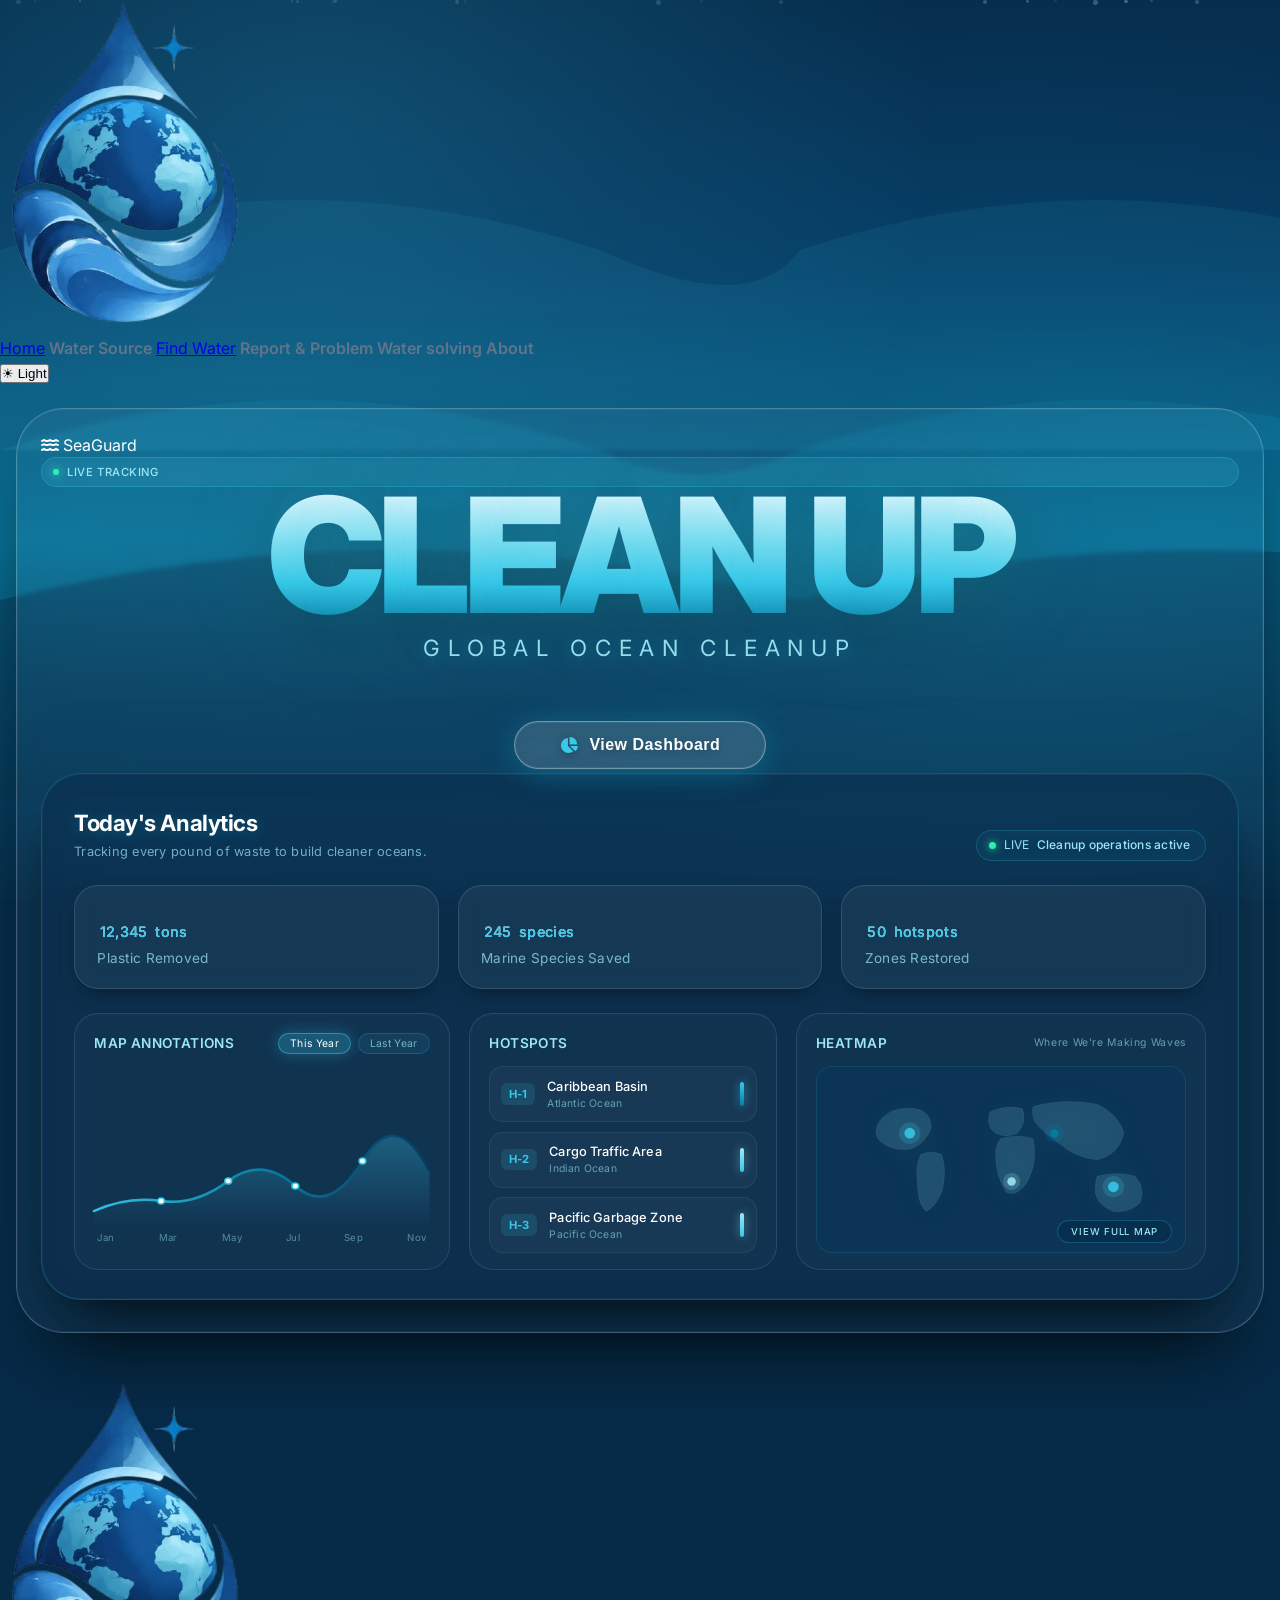
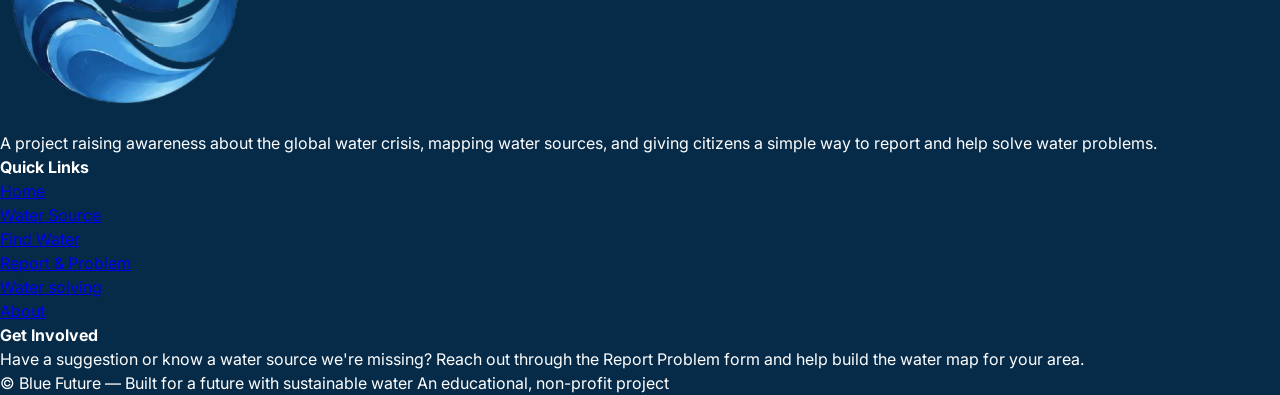
==== about.html @ 994f73c9 "nav hover style css code" ====
<!DOCTYPE html>
<html lang="en">
<head>
    <meta charset="UTF-8">
    <meta name="viewport" content="width=device-width, initial-scale=1.0">
    <title>Blue Future</title>
    <link rel="stylesheet" href="about-style.css">
     <link rel="preconnect" href="https://fonts.googleapis.com">
  <link rel="preconnect" href="https://fonts.gstatic.com" crossorigin>
  <link href="https://fonts.googleapis.com/css2?family=Inter:opsz,wght@14..32,300;14..32,400;14..32,500;14..32,600;14..32,700;14..32,800;14..32,900&display=swap" rel="stylesheet">
  <link rel="stylesheet" href="https://cdnjs.cloudflare.com/ajax/libs/font-awesome/6.0.0-beta3/css/all.min.css">
</head>
<body>
    <header>
      <div class="logo melting-text-container">
        <img src="images/logo.png" alt="">
      </div>


      <nav>
        <a href="index.html">Home</a>
        <a href="water source.html"  class="nav-link">Water Source</a>
        <a href="find water.html"  class="navlink">Find Water</a>
        <a href="Report & Problem.html" class="nav-link">Report & Problem</a>
        <a href="Water solving.html" class="nav-link">Water solving</a>
        <a href="about.html" class="nav-link">About</a>
      </nav>

      <div class="header-text">
        <button id="theme-btn" class="theme-btn">
        <span id="theme-icon">☀</span>
        <span id="theme-text">Light</span>
        </button>
      </div>
    </header>




     <div class="ocean-bg"></div>
  <div class="particles" id="particles"></div>

  <div class="app">
    <div class="glass-frame">

      <div class="brand-row">
        <div class="logo">
          <i class="fas fa-water"></i>
          <span>SeaGuard</span>
        </div>
        <div class="badge-mini">
          <span class="badge-dot"></span>
          <span>LIVE TRACKING</span>
        </div>
      </div>

       <div class="hero-typography">
        <div class="cleanup-text">CLEAN UP</div>
        <div class="hero-subtitle">GLOBAL OCEAN CLEANUP</div>
      </div>

      <div class="cta-wrapper">
        <button class="btn-dashboard" id="viewDashboardBtn">
          <i class="fas fa-chart-pie"></i>
          <span id="btnText">View Dashboard</span>
        </button>
      </div>
      <div class="dashboard-overlap" id="dashboard">

        <div class="dashboard-header">
          <div class="dashboard-title">
            <h3>Today's Analytics</h3>
            <p>Tracking every pound of waste to build cleaner oceans.</p>
          </div>
          <div class="live-status">
            <span class="live-dot"></span>
            <span>LIVE</span>
            <span id="liveMessage">Cleanup operations active</span>
          </div>
        </div>

        <div class="stats-row">
          <div class="stat-card" data-tooltip="Total plastic collected from ocean surface since 2020">
            <div class="stat-value"><span id="counter1">0</span> <span>tons</span></div>
            <div class="stat-label">Plastic Removed</div>
            <div class="stat-tooltip">Total plastic collected from ocean surface since 2020</div>
          </div>
          <div class="stat-card" data-tooltip="Marine species protected through cleanup and habitat restoration">
            <div class="stat-value"><span id="counter2">0</span> <span>species</span></div>
            <div class="stat-label">Marine Species Saved</div>
            <div class="stat-tooltip">Marine species protected through cleanup and habitat restoration</div>
          </div>
          <div class="stat-card" data-tooltip="Ocean zones fully restored and monitored for future protection">
            <div class="stat-value"><span id="counter3">0</span> <span>hotspots</span></div>
            <div class="stat-label">Zones Restored</div>
            <div class="stat-tooltip">Ocean zones fully restored and monitored for future protection</div>
          </div>
        </div>

         <div class="lower-grid">

          <div class="panel">
            <div class="panel-header">
              <h4>Map Annotations</h4>
              <div class="chart-filters">
                <button class="filter-btn active" data-filter="thisYear">This Year</button>
                <button class="filter-btn" data-filter="lastYear">Last Year</button>
              </div>
            </div>
            <div class="line-chart-container">
              <svg class="chart-svg" viewBox="0 0 300 100" preserveAspectRatio="none">
                <defs>
                  <linearGradient id="lineGrad" x1="0%" y1="0%" x2="100%" y2="0%">
                    <stop offset="0%" stop-color="#38C8E8" stop-opacity="0.95"/>
                    <stop offset="50%" stop-color="#087EA4" stop-opacity="1"/>
                    <stop offset="100%" stop-color="#063B63" stop-opacity="0.9"/>
                  </linearGradient>
                  <linearGradient id="areaGrad" x1="0%" y1="0%" x2="0%" y2="100%">
                    <stop offset="0%" stop-color="#38C8E8" stop-opacity="0.3"/>
                    <stop offset="100%" stop-color="#38C8E8" stop-opacity="0"/>
                  </linearGradient>
                </defs>
                <path class="chart-area" id="chartArea" d="M0,85 Q30,70 60,75 T120,55 T180,60 T240,35 T300,45 L300,100 L0,100 Z" fill="url(#areaGrad)"/>
                <path class="chart-line" id="chartLine" d="M0,85 Q30,70 60,75 T120,55 T180,60 T240,35 T300,45" fill="none" stroke="url(#lineGrad)" stroke-width="2.5" stroke-linecap="round"/>
                <circle class="chart-dot" id="dot1" cx="60" cy="75" r="3" fill="#FFFFFF" stroke="#38C8E8" stroke-width="1.5"/>
                <circle class="chart-dot" id="dot2" cx="120" cy="55" r="3" fill="#FFFFFF" stroke="#38C8E8" stroke-width="1.5"/>
                <circle class="chart-dot" id="dot3" cx="180" cy="60" r="3" fill="#FFFFFF" stroke="#38C8E8" stroke-width="1.5"/>
                <circle class="chart-dot" id="dot4" cx="240" cy="35" r="3" fill="#FFFFFF" stroke="#38C8E8" stroke-width="1.5"/>
              </svg>
              <div class="chart-labels">
                <span>Jan</span><span>Mar</span><span>May</span><span>Jul</span><span>Sep</span><span>Nov</span>
              </div>
            </div>
          </div>
           <div class="panel">
            <div class="panel-header">
              <h4>Hotspots</h4>
            </div>
            <div class="hotspot-list" id="hotspotList">
              <div class="hotspot-item" data-hotspot="H-1" data-name="Caribbean Basin" data-info="Plastic concentration detected — 1,240 tons estimated">
                <span class="hotspot-index">H-1</span>
                <div class="hotspot-info">
                  <div class="name">Caribbean Basin</div>
                  <div class="location">Atlantic Ocean</div>
                </div>
                <div class="hotspot-bar"></div>
              </div>
              <div class="hotspot-item" data-hotspot="H-2" data-name="Cargo Traffic Area" data-info="High marine traffic — cleanup activity required">
                <span class="hotspot-index">H-2</span>
                <div class="hotspot-info">
                  <div class="name">Cargo Traffic Area</div>
                  <div class="location">Indian Ocean</div>
                </div>
                <div class="hotspot-bar medium"></div>
              </div>
              <div class="hotspot-item" data-hotspot="H-3" data-name="Pacific Garbage Zone" data-info="Critical plastic density — immediate action needed">
                <span class="hotspot-index">H-3</span>
                <div class="hotspot-info">
                  <div class="name">Pacific Garbage Zone</div>
                  <div class="location">Pacific Ocean</div>
                </div>
                <div class="hotspot-bar medium"></div>
              </div>
            </div>
            <div class="hotspot-detail" id="hotspotDetail"></div>
          </div>

          <div class="panel">
            <div class="panel-header">
              <h4>Heatmap</h4>
              <span style="font-size:0.65rem;color:rgba(155,231,245,0.6);letter-spacing:0.06em;">Where We're Making Waves</span>
            </div>
            <div class="world-map-container" id="worldMapContainer">
              <svg class="world-map-svg" viewBox="0 0 300 140" preserveAspectRatio="xMidYMid meet">
                <g fill="rgba(155, 231, 245, 0.15)" stroke="rgba(155, 231, 245, 0.12)" stroke-width="0.5">
                  <path d="M40,30 Q50,20 70,22 Q85,25 85,40 Q80,55 65,60 Q45,62 35,50 Q30,40 40,30Z" />
                  <path d="M75,65 Q85,60 95,65 Q100,80 95,100 Q88,115 80,118 Q72,110 72,90 Q70,75 75,65Z" />
                  <path d="M140,25 Q155,18 170,22 Q175,35 165,45 Q155,50 145,45 Q135,38 140,25Z" />
                  <path d="M150,50 Q165,45 180,50 Q185,70 175,90 Q165,105 155,100 Q145,85 145,65 Q145,55 150,50Z" />
                  <path d="M180,20 Q210,12 240,18 Q260,28 265,45 Q260,65 240,70 Q220,68 205,55 Q190,45 182,35 Q178,28 180,20Z" />
                  <path d="M240,85 Q260,80 275,85 Q285,95 280,110 Q270,120 255,118 Q240,112 238,100 Q238,90 240,85Z" />
                </g>
                <g class="map-marker" data-location="Caribbean Basin" data-priority="High" data-status="Active cleanup" data-removed="1,240 tons" data-cx="65" data-cy="45">
                  <circle cx="65" cy="45" r="5" fill="#38C8E8" opacity="0.9"/>
                  <circle cx="65" cy="45" r="10" fill="#38C8E8" opacity="0.2"/>
                </g>
                <g class="map-marker" data-location="Pacific Ocean" data-priority="Medium" data-status="Monitoring" data-removed="890 tons" data-cx="160" data-cy="90">
                  <circle cx="160" cy="90" r="4" fill="#9BE7F5" opacity="0.9"/>
                  <circle cx="160" cy="90" r="8" fill="#9BE7F5" opacity="0.2"/>
                </g>
                <g class="map-marker" data-location="Indian Ocean" data-priority="High" data-status="Cleanup required" data-removed="2,100 tons" data-cx="255" data-cy="95">
                  <circle cx="255" cy="95" r="5" fill="#38C8E8" opacity="0.9"/>
                  <circle cx="255" cy="95" r="10" fill="#38C8E8" opacity="0.2"/>
                </g>
                <g class="map-marker" data-location="North Atlantic" data-priority="Medium" data-status="Restoration" data-removed="560 tons" data-cx="200" data-cy="45">
                  <circle cx="200" cy="45" r="4" fill="#087EA4" opacity="0.9"/>
                  <circle cx="200" cy="45" r="9" fill="#087EA4" opacity="0.2"/>
                </g>
              </svg>
              <button class="view-map-btn" id="viewMapBtn">View Full Map</button>
            </div>
          </div>

        </div>
      </div>

    </div>
  </div>

  <div class="modal-overlay" id="mapModal">
    <div class="modal-content">
      <button class="modal-close" id="modalClose">&times;</button>
      <div class="modal-title">Global Cleanup Heatmap</div>
      <div class="modal-subtitle">Real-time overview of active cleanup zones and priority areas</div>

      <div class="modal-map-container">
        <svg class="modal-map-svg" viewBox="0 0 300 140" preserveAspectRatio="xMidYMid meet">
          <g fill="rgba(155, 231, 245, 0.18)" stroke="rgba(155, 231, 245, 0.15)" stroke-width="0.5">
            <path d="M40,30 Q50,20 70,22 Q85,25 85,40 Q80,55 65,60 Q45,62 35,50 Q30,40 40,30Z" />
            <path d="M75,65 Q85,60 95,65 Q100,80 95,100 Q88,115 80,118 Q72,110 72,90 Q70,75 75,65Z" />
            <path d="M140,25 Q155,18 170,22 Q175,35 165,45 Q155,50 145,45 Q135,38 140,25Z" />
            <path d="M150,50 Q165,45 180,50 Q185,70 175,90 Q165,105 155,100 Q145,85 145,65 Q145,55 150,50Z" />
            <path d="M180,20 Q210,12 240,18 Q260,28 265,45 Q260,65 240,70 Q220,68 205,55 Q190,45 182,35 Q178,28 180,20Z" />
            <path d="M240,85 Q260,80 275,85 Q285,95 280,110 Q270,120 255,118 Q240,112 238,100 Q238,90 240,85Z" />
          </g>
          <circle cx="65" cy="45" r="8" fill="#38C8E8" opacity="0.9"/>
          <circle cx="65" cy="45" r="16" fill="#38C8E8" opacity="0.2"/>
          <circle cx="160" cy="90" r="6" fill="#9BE7F5" opacity="0.9"/>
          <circle cx="160" cy="90" r="12" fill="#9BE7F5" opacity="0.2"/>
          <circle cx="255" cy="95" r="8" fill="#38C8E8" opacity="0.9"/>
          <circle cx="255" cy="95" r="16" fill="#38C8E8" opacity="0.2"/>
          <circle cx="200" cy="45" r="6" fill="#087EA4" opacity="0.9"/>
          <circle cx="200" cy="45" r="12" fill="#087EA4" opacity="0.2"/>
        </svg>
      </div>
      <div class="location-cards">
        <div class="location-card">
          <div class="loc-name">Caribbean Basin</div>
          <div class="loc-priority high">Priority: High</div>
          <div class="loc-stat">1,240 tons</div>
          <div class="loc-stat-label">Plastic removed</div>
        </div>
        <div class="location-card">
          <div class="loc-name">Pacific Ocean</div>
          <div class="loc-priority medium">Priority: Medium</div>
          <div class="loc-stat">890 tons</div>
          <div class="loc-stat-label">Plastic removed</div>
        </div>
        <div class="location-card">
          <div class="loc-name">Indian Ocean</div>
          <div class="loc-priority high">Priority: High</div>
          <div class="loc-stat">2,100 tons</div>
          <div class="loc-stat-label">Plastic removed</div>
        </div>
      </div>
    </div>
  </div>
  <footer>
      <div class="footer-grid">
        <div class="footer-col">
          <div class="brand" style="margin-bottom: 14px">
            <img src="images/logo.png" alt="">
          </div>
          <p>
            A project raising awareness about the global water crisis, mapping
            water sources, and giving citizens a simple way to report and help
            solve water problems.
          </p>
        </div>
        <div class="footer-col">
          <h4>Quick Links</h4>
          <ul>
            <li><a href="index.html">Home</a></li>
            <li><a href="water source.html">Water Source</a></li>
            <li><a href="find water.html">Find Water</a></li>
            <li><a href="Report & Problem.html">Report & Problem</a></li>
            <li><a href="Water solving.html">Water solving</a></li>
            <li> <a href="about.html">About</a></li>
          </ul>
        </div>
        <div class="footer-col">
          <h4>Get Involved</h4>
          <p>
            Have a suggestion or know a water source we're missing? Reach out
            through the Report Problem form and help build the water map for
            your area.
          </p>
        </div>
      </div>
      <div class="footer-bottom">
        <span>© ‌Blue Future — Built for a future with sustainable water</span>
        <span>An educational, non-profit project</span>
      </div>
    </footer>

   
  
    <script src="about-java.js"></script>
 
</body>
</html>
---- about-style.css ----
:root {
      --deep-ocean: #063B63;
      --ocean-blue: #087EA4;
      --cyan: #38C8E8;
      --light-cyan: #9BE7F5;
      --white: #FFFFFF;
      --dark-navy: #062B49;
      --glass: rgba(255,255,255,0.12);
      --glass-border: rgba(255,255,255,0.22);
      --glass-hover: rgba(255,255,255,0.18);
      --t-fast: 0.15s;      
      --t-hover: 0.22s;    
      --t-modal: 0.3s;      
      --t-chart: 0.45s;     
      --t-highlight: 0.55s;
 }

  * {
      margin: 0;
      padding: 0;
      box-sizing: border-box;
    }

       body {
      font-family: 'Inter', sans-serif;
      background-color: #062B49;
      color: var(--white);
      line-height: 1.5;
      -webkit-font-smoothing: antialiased;
      overflow-x: hidden;
    }
     .ocean-bg {
      position: fixed;
      inset: 0;
      z-index: -2;
      background:
        linear-gradient(
          180deg,
          rgba(6, 43, 73, 0.85) 0%,
          rgba(6, 59, 99, 0.7) 30%,
          rgba(8, 126, 164, 0.45) 60%,
          rgba(6, 43, 73, 0.9) 100%
        ),
        url('[data-uri]');
      background-size: cover;
      background-position: center;
      background-repeat: no-repeat;
    }

    .ocean-bg::after {
      content: '';
      position: absolute;
      inset: 0;
      background:
        radial-gradient(circle at 25% 15%, rgba(56, 200, 232, 0.18) 0%, transparent 50%),
        radial-gradient(circle at 80% 55%, rgba(8, 126, 164, 0.15) 0%, transparent 45%),
        radial-gradient(circle at 50% 95%, rgba(6, 59, 99, 0.3) 0%, transparent 60%);
      pointer-events: none;
    }

     .particles {
      position: fixed;
      inset: 0;
      z-index: -1;
      pointer-events: none;
      overflow: hidden;
    }

    .particle {
      position: absolute;
      border-radius: 50%;
      background: rgba(155, 231, 245, 0.4);
      animation: floatUp linear infinite;
    }

    @keyframes floatUp {
      0% { transform: translateY(100vh) scale(0); opacity: 0; }
      10% { opacity: 0.6; }
      90% { opacity: 0.4; }
      100% { transform: translateY(-10vh) scale(1); opacity: 0; }
    }

     .app {
      min-height: 100vh;
      display: flex;
      flex-direction: column;
      align-items: center;
      padding: 1.5rem 1rem 3rem;
      position: relative;
      z-index: 2;
    }

    .glass-frame {
      width: 100%;
      max-width: 1300px;
      background: rgba(255, 255, 255, 0.03);
      backdrop-filter: blur(2px);
      -webkit-backdrop-filter: blur(2px);
      border-radius: 48px;
      border: 1.5px solid var(--glass-border);
      box-shadow:
        0 40px 80px -30px rgba(0, 0, 0, 0.9),
        0 0 0 1px rgba(255, 255, 255, 0.05) inset,
        0 0 100px rgba(8, 126, 164, 0.15);
      padding: 1.5rem 1.5rem 2rem;
      position: relative;
      overflow: hidden;
    }
    .badge-mini {
      display: flex;
      align-items: center;
      gap: 0.5rem;
      background: rgba(56, 200, 232, 0.1);
      border: 1px solid rgba(56, 200, 232, 0.3);
      border-radius: 40px;
      padding: 0.35rem 0.9rem 0.35rem 0.7rem;
      font-size: 0.7rem;
      font-weight: 500;
      letter-spacing: 0.05em;
      color: var(--light-cyan);
      backdrop-filter: blur(4px);
    }
    .badge-dot {
      width: 6px;
      height: 6px;
      background: #2ef0b0;
      border-radius: 50%;
      box-shadow: 0 0 8px #2ef0b0;
      animation: pulse 1.8s infinite;
    }

    @keyframes pulse {
      0%, 100% { opacity: 0.7; transform: scale(0.9); }
      50% { opacity: 1; transform: scale(1.2); }
    }

    /* ===== HERO TYPOGRAPHY ===== */
    .hero-typography {
      position: relative;
      text-align: center;
      padding: 0.5rem 0 2rem;
      margin-top: -0.5rem;
    }

    .cleanup-text {
      font-size: clamp(4rem, 15vw, 10rem);
      font-weight: 900;
      line-height: 0.85;
      letter-spacing: -0.04em;
      text-transform: uppercase;
      background: linear-gradient(
        180deg,
        #FFFFFF 0%,
        #9BE7F5 35%,
        #38C8E8 70%,
        #087EA4 100%
      );
      -webkit-background-clip: text;
      -webkit-text-fill-color: transparent;
      background-clip: text;
      text-shadow: 0 0 80px rgba(56, 200, 232, 0.35);
      position: relative;
      z-index: 2;
      filter: drop-shadow(0 10px 30px rgba(0, 0, 0, 0.4));
      margin-bottom: 0.5rem;
    }

    .cleanup-text::after {
      content: 'CLEAN UP';
      position: absolute;
      top: 0;
      left: 0;
      right: 0;
      z-index: -1;
      background: linear-gradient(
        180deg,
        rgba(56, 200, 232, 0) 0%,
        rgba(56, 200, 232, 0.12) 100%
      );
      -webkit-background-clip: text;
      -webkit-text-fill-color: transparent;
      background-clip: text;
      transform: scaleY(-1) translateY(10%);
      opacity: 0.35;
      filter: blur(2px);
    }
    .hero-subtitle {
      font-size: clamp(0.9rem, 2.5vw, 1.4rem);
      font-weight: 400;
      letter-spacing: 0.35em;
      text-transform: uppercase;
      color: var(--light-cyan);
      text-shadow: 0 2px 20px rgba(56, 200, 232, 0.45);
      margin-top: 0.5rem;
      opacity: 0.95;
      position: relative;
      z-index: 2;
    }

    /* ===== CTA BUTTON ===== */
    .cta-wrapper {
      display: flex;
      justify-content: center;
      margin: 1.5rem 0 2.2rem;
      position: relative;
      z-index: 5;
    }

    .btn-dashboard {
      background: var(--glass);
      backdrop-filter: blur(12px);
      -webkit-backdrop-filter: blur(12px);
      border: 1.5px solid rgba(255, 255, 255, 0.35);
      border-radius: 60px;
      padding: 0.9rem 2.8rem;
      color: var(--white);
      font-size: 1rem;
      font-weight: 600;
      letter-spacing: 0.03em;
      display: inline-flex;
      align-items: center;
      gap: 0.7rem;
      cursor: pointer;
      box-shadow:
        0 10px 30px -8px rgba(8, 126, 164, 0.5),
        0 0 0 1px rgba(255, 255, 255, 0.08) inset,
        0 0 40px rgba(56, 200, 232, 0.18);
      /* ⚡ Fast button transition */
      transition: background var(--t-hover) ease,
                  border-color var(--t-hover) ease,
                  transform var(--t-hover) ease,
                  box-shadow var(--t-hover) ease;
      text-shadow: 0 2px 10px rgba(0, 0, 0, 0.3);
    }

    .btn-dashboard i {
      font-size: 1rem;
      color: var(--cyan);
      transition: transform var(--t-fast) ease;
    }

    .btn-dashboard:hover {
      background: var(--glass-hover);
      border-color: rgba(255, 255, 255, 0.55);
      transform: translateY(-2px);
      box-shadow:
        0 15px 40px -8px rgba(8, 126, 164, 0.7),
        0 0 0 1px rgba(255, 255, 255, 0.15) inset,
        0 0 60px rgba(56, 200, 232, 0.3);
    }

    .btn-dashboard:hover i {
      transform: translateX(4px);
    }

    .btn-dashboard.loading {
      pointer-events: none;
      opacity: 0.85;
    }

    .btn-dashboard.loading i {
      animation: spin 0.7s linear infinite;
    }

    @keyframes spin {
      to { transform: rotate(360deg); }
    }

    /* ===== DASHBOARD ===== */
    .dashboard-overlap {
      background: rgba(6, 43, 73, 0.55);
      backdrop-filter: blur(24px) saturate(160%);
      -webkit-backdrop-filter: blur(24px) saturate(160%);
      border-radius: 40px;
      border: 1px solid rgba(56, 200, 232, 0.22);
      box-shadow:
        0 30px 60px -20px rgba(0, 0, 0, 0.85),
        0 0 0 1px rgba(255, 255, 255, 0.04) inset,
        0 0 80px rgba(8, 126, 164, 0.15);
      padding: 2rem 2rem 1.8rem;
      margin-top: -2rem;
      position: relative;
      z-index: 3;
      /* ⚡ Fast highlight transition */
      transition: box-shadow var(--t-highlight) ease,
                  border-color var(--t-highlight) ease;
    }

    .dashboard-overlap.highlight {
      border-color: rgba(56, 200, 232, 0.65);
      box-shadow:
        0 30px 60px -20px rgba(0, 0, 0, 0.85),
        0 0 0 1px rgba(56, 200, 232, 0.25) inset,
        0 0 120px rgba(56, 200, 232, 0.45);
    }

    /* Dashboard header */
    .dashboard-header {
      display: flex;
      justify-content: space-between;
      align-items: flex-end;
      margin-bottom: 1.5rem;
      flex-wrap: wrap;
      gap: 0.8rem;
    }

    .dashboard-title h3 {
      font-size: 1.4rem;
      font-weight: 700;
      letter-spacing: -0.02em;
      color: var(--white);
      text-shadow: 0 2px 15px rgba(56, 200, 232, 0.3);
    }

    .dashboard-title p {
      font-size: 0.8rem;
      color: rgba(155, 231, 245, 0.7);
      font-weight: 400;
      margin-top: 0.15rem;
      letter-spacing: 0.02em;
    }

    /* Live status */
    .live-status {
      display: flex;
      align-items: center;
      gap: 0.5rem;
      font-size: 0.75rem;
      color: var(--light-cyan);
      background: rgba(56, 200, 232, 0.08);
      border: 1px solid rgba(56, 200, 232, 0.2);
      border-radius: 40px;
      padding: 0.35rem 0.9rem 0.35rem 0.7rem;
      backdrop-filter: blur(4px);
    }

    .live-dot {
      width: 7px;
      height: 7px;
      background: #2ef0b0;
      border-radius: 50%;
      box-shadow: 0 0 8px #2ef0b0;
      animation: pulse 1.8s infinite;
    }

    #liveMessage {
      font-weight: 500;
      letter-spacing: 0.02em;
      transition: opacity 0.3s ease;
    }

    /* Stats row */
    .stats-row {
      display: grid;
      grid-template-columns: repeat(3, 1fr);
      gap: 1.2rem;
      margin-bottom: 1.5rem;
    }

    .stat-card {
      background: rgba(255, 255, 255, 0.06);
      backdrop-filter: blur(8px);
      -webkit-backdrop-filter: blur(8px);
      border: 1px solid rgba(255, 255, 255, 0.12);
      border-radius: 24px;
      padding: 1.4rem 1.4rem 1.2rem;
      /* ⚡ Fast hover transition */
      transition: background var(--t-hover) ease,
                  border-color var(--t-hover) ease,
                  transform var(--t-hover) ease,
                  box-shadow var(--t-hover) ease;
      box-shadow: 0 8px 20px -8px rgba(0, 0, 0, 0.5);
      position: relative;
      cursor: default;
    }

    .stat-card:hover {
      background: rgba(255, 255, 255, 0.1);
      border-color: rgba(56, 200, 232, 0.4);
      transform: translateY(-4px) scale(1.02);
      box-shadow: 0 16px 40px -8px rgba(56, 200, 232, 0.35);
    }

    .stat-card .stat-value {
      font-size: 2rem;
      font-weight: 800;
      letter-spacing: -0.02em;
      background: linear-gradient(to right, #FFFFFF, #9BE7F5);
      -webkit-background-clip: text;
      -webkit-text-fill-color: transparent;
      background-clip: text;
      line-height: 1.1;
    }

    .stat-card .stat-value span {
      font-size: 0.9rem;
      font-weight: 500;
      color: var(--cyan);
      -webkit-text-fill-color: var(--cyan);
      letter-spacing: 0.02em;
      margin-left: 0.15rem;
    }

    .stat-card .stat-label {
      font-size: 0.85rem;
      color: rgba(155, 231, 245, 0.75);
      font-weight: 400;
      margin-top: 0.3rem;
      letter-spacing: 0.02em;
    }

    /* Tooltip */
    .stat-tooltip {
      position: absolute;
      bottom: calc(100% + 10px);
      left: 50%;
      transform: translateX(-50%) translateY(4px);
      background: rgba(6, 43, 73, 0.95);
      backdrop-filter: blur(12px);
      border: 1px solid rgba(56, 200, 232, 0.35);
      border-radius: 12px;
      padding: 0.6rem 1rem;
      font-size: 0.7rem;
      color: var(--light-cyan);
      white-space: nowrap;
      opacity: 0;
      pointer-events: none;
      /* ⚡ Fast tooltip transition */
      transition: opacity var(--t-fast) ease, transform var(--t-fast) ease;
      box-shadow: 0 10px 30px rgba(0, 0, 0, 0.6);
      z-index: 100;
    }

    .stat-tooltip::after {
      content: '';
      position: absolute;
      top: 100%;
      left: 50%;
      transform: translateX(-50%);
      border: 6px solid transparent;
      border-top-color: rgba(6, 43, 73, 0.95);
    }

    .stat-card:hover .stat-tooltip {
      opacity: 1;
      transform: translateX(-50%) translateY(0);
    }

    /* Lower grid */
    .lower-grid {
      display: grid;
      grid-template-columns: 1.1fr 0.9fr 1.2fr;
      gap: 1.2rem;
      align-items: stretch;
    }

    .panel {
      background: rgba(255, 255, 255, 0.04);
      backdrop-filter: blur(8px);
      -webkit-backdrop-filter: blur(8px);
      border: 1px solid rgba(255, 255, 255, 0.1);
      border-radius: 24px;
      padding: 1.2rem 1.2rem 1rem;
      /* ⚡ Fast border transition */
      transition: border-color var(--t-hover) ease;
      display: flex;
      flex-direction: column;
    }

    .panel:hover {
      border-color: rgba(56, 200, 232, 0.3);
    }

    .panel-header {
      display: flex;
      justify-content: space-between;
      align-items: center;
      margin-bottom: 0.8rem;
      flex-wrap: wrap;
      gap: 0.5rem;
    }

    .panel-header h4 {
      font-size: 0.85rem;
      font-weight: 600;
      color: var(--light-cyan);
      letter-spacing: 0.03em;
      text-transform: uppercase;
    }

    /* Chart filters */
    .chart-filters {
      display: flex;
      gap: 0.4rem;
    }

    .filter-btn {
      font-size: 0.65rem;
      background: rgba(56, 200, 232, 0.08);
      border: 1px solid rgba(56, 200, 232, 0.2);
      border-radius: 40px;
      padding: 0.2rem 0.7rem;
      color: rgba(155, 231, 245, 0.7);
      letter-spacing: 0.03em;
      cursor: pointer;
      /* ⚡ Fast filter button transition */
      transition: background var(--t-fast) ease,
                  color var(--t-fast) ease,
                  border-color var(--t-fast) ease;
      font-family: 'Inter', sans-serif;
    }

    .filter-btn:hover {
      background: rgba(56, 200, 232, 0.15);
      color: var(--light-cyan);
    }

    .filter-btn.active {
      background: rgba(56, 200, 232, 0.25);
      border-color: rgba(56, 200, 232, 0.5);
      color: var(--white);
      box-shadow: 0 0 15px rgba(56, 200, 232, 0.3);
    }

    /* Chart */
    .line-chart-container {
      flex: 1;
      display: flex;
      flex-direction: column;
      justify-content: flex-end;
      min-height: 120px;
      position: relative;
      padding-bottom: 0.5rem;
    }

    .chart-svg {
      width: 100%;
      height: 100px;
      display: block;
      overflow: visible;
    }

    /* ⚡ Fast chart transitions */
    .chart-line {
      transition: d var(--t-chart) cubic-bezier(0.4, 0, 0.2, 1);
    }

    .chart-area {
      transition: d var(--t-chart) cubic-bezier(0.4, 0, 0.2, 1);
    }

    .chart-dot {
      transition: cx var(--t-chart) cubic-bezier(0.4, 0, 0.2, 1),
                  cy var(--t-chart) cubic-bezier(0.4, 0, 0.2, 1);
    }

    .chart-labels {
      display: flex;
      justify-content: space-between;
      font-size: 0.6rem;
      color: rgba(155, 231, 245, 0.5);
      padding: 0.3rem 0.2rem 0;
      letter-spacing: 0.05em;
    }

    /* Hotspots */
    .hotspot-list {
      display: flex;
      flex-direction: column;
      gap: 0.6rem;
      flex: 1;
    }

    .hotspot-item {
      display: flex;
      align-items: center;
      gap: 0.8rem;
      padding: 0.6rem 0.7rem;
      border-radius: 14px;
      background: rgba(255, 255, 255, 0.03);
      border: 1px solid rgba(255, 255, 255, 0.06);
      /* ⚡ Fast hotspot transition */
      transition: background var(--t-hover) ease,
                  border-color var(--t-hover) ease,
                  box-shadow var(--t-hover) ease;
      cursor: pointer;
    }

    .hotspot-item:hover {
      background: rgba(56, 200, 232, 0.08);
      border-color: rgba(56, 200, 232, 0.25);
    }

    .hotspot-item.active {
      background: rgba(56, 200, 232, 0.15);
      border-color: rgba(56, 200, 232, 0.5);
      box-shadow: 0 0 20px rgba(56, 200, 232, 0.25);
    }

    .hotspot-index {
      font-size: 0.7rem;
      font-weight: 700;
      color: var(--cyan);
      background: rgba(56, 200, 232, 0.12);
      border-radius: 6px;
      padding: 0.15rem 0.45rem;
      letter-spacing: 0.02em;
      min-width: 32px;
      text-align: center;
    }

    .hotspot-info {
      flex: 1;
    }

    .hotspot-info .name {
      font-size: 0.8rem;
      font-weight: 500;
      color: var(--white);
      letter-spacing: 0.01em;
    }

    .hotspot-info .location {
      font-size: 0.65rem;
      color: rgba(155, 231, 245, 0.6);
      font-weight: 400;
      letter-spacing: 0.02em;
    }

    .hotspot-bar {
      width: 4px;
      height: 24px;
      border-radius: 4px;
      background: linear-gradient(180deg, #38C8E8, #087EA4);
      box-shadow: 0 0 10px rgba(56, 200, 232, 0.6);
      transition: all var(--t-hover) ease;
    }

    .hotspot-bar.medium {
      background: linear-gradient(180deg, #9BE7F5, #38C8E8);
      box-shadow: 0 0 10px rgba(155, 231, 245, 0.5);
    }

    /* Hotspot detail */
    .hotspot-detail {
      margin-top: 0.8rem;
      padding: 0.8rem 1rem;
      background: rgba(56, 200, 232, 0.08);
      border: 1px solid rgba(56, 200, 232, 0.25);
      border-radius: 14px;
      font-size: 0.75rem;
      color: var(--light-cyan);
      letter-spacing: 0.02em;
      opacity: 0;
      transform: translateY(-6px);
      /* ⚡ Fast detail transition */
      transition: opacity var(--t-fast) ease, transform var(--t-fast) ease;
      display: none;
    }

    .hotspot-detail.visible {
      opacity: 1;
      transform: translateY(0);
      display: block;
    }

    .hotspot-detail strong {
      color: var(--white);
      font-weight: 600;
    }

    /* World map */
    .world-map-container {
      flex: 1;
      display: flex;
      align-items: center;
      justify-content: center;
      position: relative;
      min-height: 140px;
      background: rgba(6, 59, 99, 0.35);
      border-radius: 16px;
      border: 1px solid rgba(56, 200, 232, 0.12);
      overflow: visible;
      padding: 0.5rem;
    }

    .world-map-svg {
      width: 100%;
      height: auto;
      max-height: 150px;
      filter: drop-shadow(0 0 15px rgba(56, 200, 232, 0.2));
    }

    /* Map markers */
    .map-marker {
      cursor: pointer;
      transition: all var(--t-hover) ease;
    }

    .map-marker circle:first-child {
      transition: r var(--t-hover) ease, opacity var(--t-hover) ease;
    }

    .map-marker:hover circle:first-child {
      r: 8;
      opacity: 0.5;
    }

    .map-marker.active circle:first-child {
      r: 10;
      opacity: 0.6;
    }

    .map-marker.active circle:last-child {
      r: 5;
      filter: drop-shadow(0 0 10px #38C8E8);
    }

    /* Map tooltip */
    .map-tooltip {
      position: absolute;
      background: rgba(6, 43, 73, 0.95);
      backdrop-filter: blur(12px);
      border: 1px solid rgba(56, 200, 232, 0.4);
      border-radius: 12px;
      padding: 0.5rem 0.9rem;
      font-size: 0.7rem;
      color: var(--light-cyan);
      white-space: nowrap;
      opacity: 0;
      pointer-events: none;
      /* ⚡ Fast tooltip transition */
      transition: opacity var(--t-fast) ease, transform var(--t-fast) ease;
      transform: translate(-50%, -100%) translateY(-8px);
      box-shadow: 0 10px 30px rgba(0, 0, 0, 0.6);
      z-index: 100;
      line-height: 1.4;
    }

    .map-tooltip.visible {
      opacity: 1;
      transform: translate(-50%, -100%) translateY(-12px);
    }

    .map-tooltip strong {
      color: var(--white);
      display: block;
      margin-bottom: 0.15rem;
    }

    .map-tooltip .priority-high {
      color: #ff6b6b;
    }

    .map-tooltip .priority-medium {
      color: #ffb347;
    }

    /* View full map button */
    .view-map-btn {
      position: absolute;
      bottom: 0.6rem;
      right: 0.8rem;
      font-size: 0.6rem;
      color: var(--light-cyan);
      letter-spacing: 0.08em;
      text-transform: uppercase;
      background: rgba(6, 43, 73, 0.7);
      padding: 0.3rem 0.8rem;
      border-radius: 20px;
      backdrop-filter: blur(4px);
      border: 1px solid rgba(56, 200, 232, 0.25);
      cursor: pointer;
      /* ⚡ Fast button transition */
      transition: background var(--t-hover) ease,
                  border-color var(--t-hover) ease,
                  color var(--t-hover) ease;
      font-family: 'Inter', sans-serif;
      font-weight: 500;
    }

    .view-map-btn:hover {
      background: rgba(56, 200, 232, 0.15);
      border-color: rgba(56, 200, 232, 0.5);
      color: var(--white);
    }

    /* ===== MODAL ===== */
    .modal-overlay {
      position: fixed;
      inset: 0;
      background: rgba(6, 43, 73, 0.85);
      backdrop-filter: blur(12px);
      -webkit-backdrop-filter: blur(12px);
      z-index: 1000;
      display: flex;
      align-items: center;
      justify-content: center;
      padding: 1.5rem;
      opacity: 0;
      pointer-events: none;
      /* ⚡ Fast modal transition */
      transition: opacity var(--t-modal) ease;
    }

    .modal-overlay.open {
      opacity: 1;
      pointer-events: auto;
    }

    .modal-content {
      background: rgba(6, 43, 73, 0.7);
      backdrop-filter: blur(24px) saturate(160%);
      -webkit-backdrop-filter: blur(24px) saturate(160%);
      border: 1px solid rgba(56, 200, 232, 0.3);
      border-radius: 32px;
      padding: 2rem;
      width: 100%;
      max-width: 900px;
      max-height: 90vh;
      overflow-y: auto;
      box-shadow: 0 40px 80px -20px rgba(0, 0, 0, 0.9), 0 0 100px rgba(56, 200, 232, 0.2);
      transform: scale(0.96) translateY(8px);
      /* ⚡ Fast modal content transition */
      transition: transform var(--t-modal) cubic-bezier(0.4, 0, 0.2, 1);
      position: relative;
    }

    .modal-overlay.open .modal-content {
      transform: scale(1) translateY(0);
    }

    .modal-close {
      position: absolute;
      top: 1.2rem;
      right: 1.2rem;
      width: 36px;
      height: 36px;
      border-radius: 50%;
      background: rgba(255, 255, 255, 0.08);
      border: 1px solid rgba(255, 255, 255, 0.2);
      color: var(--white);
      font-size: 1.2rem;
      display: flex;
      align-items: center;
      justify-content: center;
      cursor: pointer;
      /* ⚡ Fast close button transition */
      transition: background var(--t-fast) ease,
                  border-color var(--t-fast) ease,
                  transform var(--t-fast) ease;
      line-height: 1;
    }

    .modal-close:hover {
      background: rgba(56, 200, 232, 0.2);
      border-color: rgba(56, 200, 232, 0.5);
      transform: rotate(90deg);
    }

    .modal-title {
      font-size: 1.6rem;
      font-weight: 700;
      color: var(--white);
      margin-bottom: 0.3rem;
      letter-spacing: -0.02em;
    }

    .modal-subtitle {
      font-size: 0.85rem;
      color: rgba(155, 231, 245, 0.7);
      margin-bottom: 1.5rem;
      letter-spacing: 0.02em;
    }

    .modal-map-container {
      background: rgba(6, 59, 99, 0.4);
      border-radius: 20px;
      border: 1px solid rgba(56, 200, 232, 0.15);
      padding: 1.5rem;
      margin-bottom: 1.5rem;
      position: relative;
    }

    .modal-map-svg {
      width: 100%;
      height: auto;
      max-height: 300px;
      filter: drop-shadow(0 0 20px rgba(56, 200, 232, 0.25));
    }

    .location-cards {
      display: grid;
      grid-template-columns: repeat(3, 1fr);
      gap: 1rem;
    }

    .location-card {
      background: rgba(255, 255, 255, 0.05);
      border: 1px solid rgba(255, 255, 255, 0.12);
      border-radius: 18px;
      padding: 1.2rem;
      /* ⚡ Fast card hover */
      transition: background var(--t-hover) ease,
                  border-color var(--t-hover) ease,
                  transform var(--t-hover) ease;
    }

    .location-card:hover {
      background: rgba(56, 200, 232, 0.08);
      border-color: rgba(56, 200, 232, 0.35);
      transform: translateY(-3px);
    }

    .location-card .loc-name {
      font-size: 0.9rem;
      font-weight: 600;
      color: var(--white);
      margin-bottom: 0.3rem;
    }

    .location-card .loc-priority {
      font-size: 0.7rem;
      font-weight: 500;
      letter-spacing: 0.05em;
      text-transform: uppercase;
      margin-bottom: 0.6rem;
    }

    .location-card .loc-priority.high {
      color: #ff6b6b;
    }

    .location-card .loc-priority.medium {
      color: #ffb347;
    }

    .location-card .loc-stat {
      font-size: 1.3rem;
      font-weight: 700;
      background: linear-gradient(to right, #FFFFFF, #9BE7F5);
      -webkit-background-clip: text;
      -webkit-text-fill-color: transparent;
      background-clip: text;
    }

    .location-card .loc-stat-label {
      font-size: 0.7rem;
      color: rgba(155, 231, 245, 0.6);
      margin-top: 0.1rem;
    }

    /* ===== RESPONSIVE ===== */
    @media (max-width: 1024px) {
      .lower-grid {
        grid-template-columns: 1fr 1fr;
      }
      .world-map-container {
        grid-column: span 2;
      }
    }

    @media (max-width: 768px) {
      .glass-frame {
        border-radius: 32px;
        padding: 1rem;
      }
      .dashboard-overlap {
        padding: 1.2rem 1rem;
        border-radius: 28px;
      }
      .stats-row {
        grid-template-columns: 1fr 1fr;
        gap: 0.8rem;
      }
      .lower-grid {
        grid-template-columns: 1fr;
      }
      .world-map-container {
        grid-column: span 1;
      }
      .cleanup-text {
        font-size: clamp(3rem, 18vw, 6rem);
      }
      .hero-subtitle {
        letter-spacing: 0.2em;
        font-size: 0.8rem;
      }
      .btn-dashboard {
        padding: 0.8rem 1.8rem;
        font-size: 0.9rem;
      }
      .location-cards {
        grid-template-columns: 1fr;
      }
      .modal-content {
        padding: 1.5rem;
        border-radius: 24px;
      }
    }

    @media (max-width: 480px) {
      .app {
        padding: 0.8rem 0.6rem 2rem;
      }
      .glass-frame {
        border-radius: 24px;
        padding: 0.6rem;
      }
      .dashboard-overlap {
        border-radius: 24px;
        padding: 1rem 0.8rem;
      }
      .stats-row {
        grid-template-columns: 1fr;
      }
      .brand-row {
        padding: 0.4rem 0.4rem 0.8rem;
      }
      .logo {
        font-size: 1.1rem;
      }
      .stat-card .stat-value {
        font-size: 1.6rem;
      }
      .panel {
        padding: 1rem 0.8rem;
      }
      .dashboard-header {
        flex-direction: column;
        align-items: flex-start;
      }
      .live-status {
        font-size: 0.65rem;
        padding: 0.25rem 0.7rem 0.25rem 0.5rem;
      }
      .map-tooltip {
        font-size: 0.6rem;
        padding: 0.4rem 0.7rem;
      }
    }

    @media (prefers-reduced-motion: reduce) {
      * {
        animation-duration: 0.01ms !important;
        transition-duration: 0.01ms !important;
      }
      html {
        scroll-behavior: auto;
      }
    }


    .nav-link {
    position: relative;
    color: #64748b;
    text-decoration: none;
    font-weight: 600;
    transition: 0.3s ease;
}

.nav-link:hover {
    color: #0878b8;
}

.nav-link.active {
    color: #0878b8;
}


.nav-link.active::after {
    content: "";

    position: absolute;
    left: 0;
    bottom: -8px;

    width: 100%;
    height: 2px;

    background: #0878b8;
    border-radius: 10px;
}
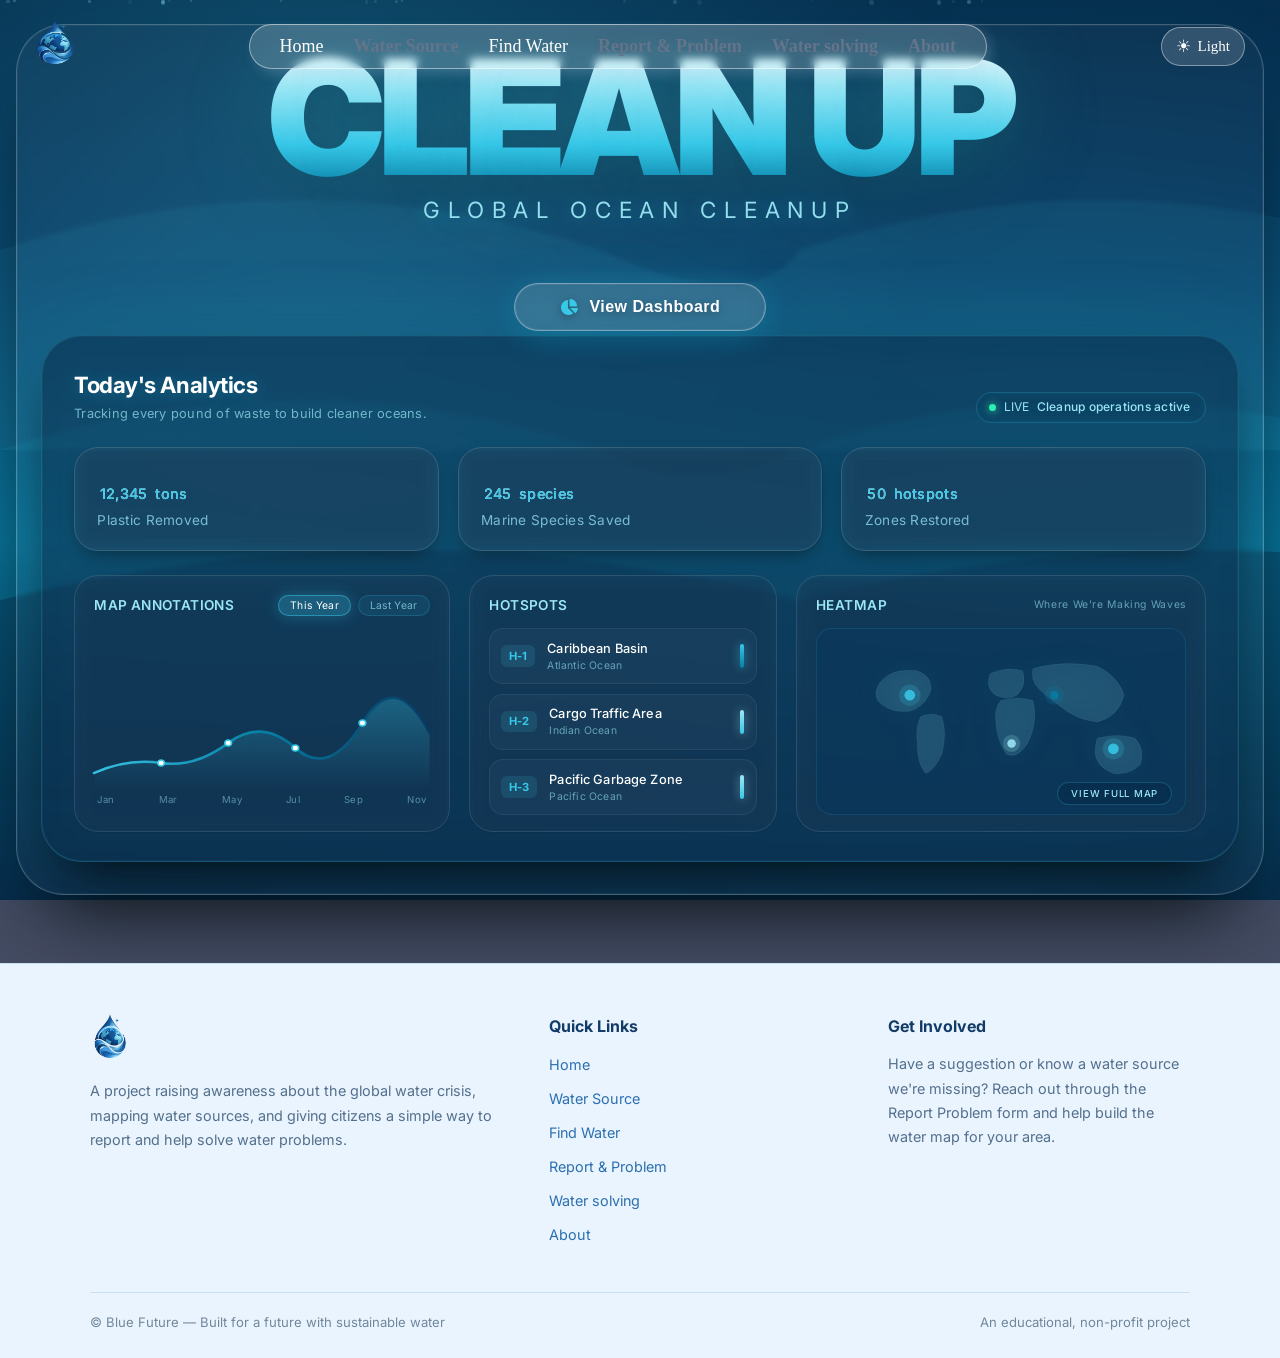
==== commit 641f2b41: "delet navbar section" ====
--- a/about.html
+++ b/about.html
@@ -41,10 +41,10 @@
      <div class="ocean-bg"></div>
   <div class="particles" id="particles"></div>
 
-  <div class="app">
+   <div class="app">
     <div class="glass-frame">
 
-      <div class="brand-row">
+      <!-- <div class="brand-row">
         <div class="logo">
           <i class="fas fa-water"></i>
           <span>SeaGuard</span>
@@ -53,7 +53,7 @@
           <span class="badge-dot"></span>
           <span>LIVE TRACKING</span>
         </div>
-      </div>
+      </div>  -->
 
        <div class="hero-typography">
         <div class="cleanup-text">CLEAN UP</div>
--- a/about-style.css
+++ b/about-style.css
@@ -1083,6 +1083,469 @@
     border-radius: 10px;
 }
 
+/* root */
+:root {
+  --dark-bg: #080E15;
+  --deep-navy: #0A1D2E;
+  --dark-blue: #0C2C3F;
+  --petrol-blue: #173D50;
+  --primary-blue: #207DA9;
+  --light-blue: #2694C3;
+  --cyan-blue: #36AED5;
+  --blue-gray: #84A1AF;
+  --very-light-blue: #9FD0E7;
+  --lightest-blue: #CBE6EE;
+
+   /* 🔤 FONTS */
+  --font-main: "Fisherman", sans-serif;
+}
+
+/* =====================================
+   PAGE LAYOUT
+===================================== */
+
+html,
+body {
+    margin: 0;
+    min-height: 100%;
+}
+
+body {
+    min-height: 100vh;
+
+    display: flex;
+    flex-direction: column;
+
+    background-color: #444c63;
+}
+
+main {
+    flex: 1;
+}
+
+/* =====================================
+   HEADER
+===================================== */
+
+header {
+    position: fixed;
+    top: 0;
+    left: 0;
+    width: 100%;
+
+    display: flex;
+    align-items: center;
+    justify-content: space-between;
+
+    padding: 20px 35px;
+
+    box-sizing: border-box;
+
+    z-index: 1000;
+}
+
+
+/* =====================================
+   LOGO
+===================================== */
+
+
+header img{
+    width: 40px;
+    height: 45px;
+}
+.melting-text-container {
+    position: relative;
+    display: inline-block;
+}
+
+.logo {
+    font-family: Fisherman;
+}
+
+.melting-text {
+    position: relative;
+
+    margin: 0;
+
+    font-family: Fisherman;
+    font-size: 2rem;
+    font-weight: bold;
+
+    text-transform: uppercase;
+
+    background: linear-gradient(
+        90deg,
+        #61b8ff,
+        #1a3ea1,
+        #4c81e2
+    );
+
+    -webkit-background-clip: text;
+    background-clip: text;
+
+    color: transparent;
+
+    animation: melt 3s ease-in-out infinite;
+}
+
+
+/* =====================================
+   MELTING EFFECT
+===================================== */
+
+.melting-text::before,
+.melting-text::after {
+    content: "BLUE FUTURE";
+
+    position: absolute;
+    top: 0;
+    left: 0;
+
+    width: 100%;
+    height: 100%;
+
+    background: linear-gradient(
+        90deg,
+        #4c81e2,
+        #464f9e,
+        #4b7ae0
+    );
+
+    -webkit-background-clip: text;
+    background-clip: text;
+
+    color: transparent;
+
+    pointer-events: none;
+
+    transform-origin: top center;
+
+    z-index: -1;
+
+    animation: drip 3s ease-in-out infinite;
+}
+
+
+/* =====================================
+   BLUR EFFECT
+===================================== */
+
+.melting-text::after {
+    filter: blur(6px);
+    opacity: 0.25;
+    z-index: -2;
+}
+
+
+/* =====================================
+   MELT ANIMATION
+===================================== */
+
+@keyframes melt {
+
+    0%,
+    100% {
+        transform: translateY(0);
+    }
+
+    50% {
+        transform: translateY(6px);
+    }
+}
+
+
+/* =====================================
+   DRIP ANIMATION
+===================================== */
+
+@keyframes drip {
+
+    0%,
+    100% {
+        transform: scaleY(1);
+        opacity: 0.5;
+    }
+
+    50% {
+        transform: scaleY(1.15);
+        opacity: 0.7;
+    }
+}
+
+
+/* =====================================
+   NAVIGATION
+===================================== */
+
+nav {
+    display: flex;
+    align-items: center;
+
+    padding: 8px 15px;
+
+    border: 1px solid #ffffff75;
+    border-radius: 50px;
+
+    background: #ffffff2f;
+
+    box-shadow: 5px 5px 12px #c4d6f035;
+
+    backdrop-filter: blur(4px);
+
+    font-family: Fisherman;
+}
+
+nav a {
+    color: white;
+
+    text-decoration: none;
+
+    margin: 0 15px;
+
+    font-size: 18px;
+
+    transition: 0.3s ease;
+}
+
+nav a:hover {
+    color: #bdefff;
+}
+
+
+/* =====================================
+   HEADER TITLE
+===================================== */
+
+.header-text {
+    font-family: Fisherman;
+    font-size: 12px;
+}
+
+.header-text h1 {
+    margin: 0;
+}
+
+/* =====================================
+   THEME BUTTON
+===================================== */
+
+.theme-btn {
+    display: flex;
+    align-items: center;
+    justify-content: center;
+    gap: 7px;
+
+    padding: 8px 14px;
+
+    border: 1px solid rgba(255, 255, 255, 0.4);
+    border-radius: 30px;
+
+    background: rgba(255, 255, 255, 0.15);
+    color: white;
+
+    font-family: Fisherman;
+    font-size: 15px;
+
+    cursor: pointer;
+
+    backdrop-filter: blur(5px);
+
+    transition: 0.3s ease;
+}
+
+.theme-btn:hover {
+    background: rgba(255, 255, 255, 0.25);
+    transform: translateY(-2px);
+}
+
+#theme-icon {
+    font-size: 17px;
+}
+
+
+/* =====================================
+   BODY
+===================================== */
+
+body {
+    margin: 0;
+    background-color: #444c63;
+}
+
+
+
+/* =====================================
+   FOOTER
+===================================== */
+
+footer {
+    position: relative;
+    z-index: 2;
+
+    padding: 50px 6vw 25px;
+    margin-top: 20px;
+
+    background: #eaf4ff;
+
+    border-top: 1px solid #c9dff5;
+}
+
+
+/* =====================================
+   FOOTER IMAGE
+===================================== */
+
+footer img {
+    width: 40px;
+    height: 45px;
+    object-fit: contain;
+}
+
+
+/* =====================================
+   FOOTER GRID
+===================================== */
+
+.footer-grid {
+    display: grid;
+
+    grid-template-columns: 1.4fr 1fr 1fr;
+
+    gap: 36px;
+
+    max-width: 1100px;
+
+    margin: 0 auto;
+}
+
+
+/* =====================================
+   FOOTER TITLES
+===================================== */
+
+.footer-col h4 {
+    margin-bottom: 14px;
+
+    font-size: 1rem;
+
+    color: #123b68;
+}
+
+
+/* =====================================
+   FOOTER TEXT
+===================================== */
+
+.footer-col p {
+    color: #54708c;
+
+    font-size: 0.9rem;
+
+    line-height: 1.7;
+}
+
+
+/* =====================================
+   FOOTER LIST
+===================================== */
+
+.footer-col ul {
+    padding: 0;
+    margin: 0;
+
+    list-style: none;
+}
+
+
+/* =====================================
+   FOOTER LIST ITEMS
+===================================== */
+
+.footer-col ul li {
+    margin-bottom: 10px;
+}
+
+
+/* =====================================
+   FOOTER LINKS
+===================================== */
+
+.footer-col ul li a {
+    display: inline-block;
+
+    color: #2c6fae;
+
+    font-size: 0.9rem;
+
+    text-decoration: none;
+
+    transition:
+        color 0.3s ease,
+        transform 0.3s ease;
+}
+
+
+/* =====================================
+   LINK HOVER
+===================================== */
+
+.footer-col ul li a:hover {
+    color: #0b4f91;
+
+    transform: translateX(5px);
+}
+
+
+/* =====================================
+   FOOTER BOTTOM
+===================================== */
+
+.footer-bottom {
+    display: flex;
+
+    justify-content: space-between;
+    flex-wrap: wrap;
+
+    gap: 10px;
+
+    max-width: 1100px;
+
+    margin: 36px auto 0;
+
+    padding-top: 20px;
+
+    border-top: 1px solid #c9dff5;
+
+    color: #71879b;
+
+    font-size: 0.82rem;
+}
+
+
+/* =====================================
+   MOBILE
+===================================== */
+
+@media (max-width: 720px) {
+
+    .footer-grid {
+        grid-template-columns: 1fr;
+
+        text-align: center;
+    }
+
+    .footer-bottom {
+        justify-content: center;
+
+        text-align: center;
+    }
+
+    .footer-col ul li a:hover {
+        transform: translateY(-2px);
+    }
+}
+
 
    
     
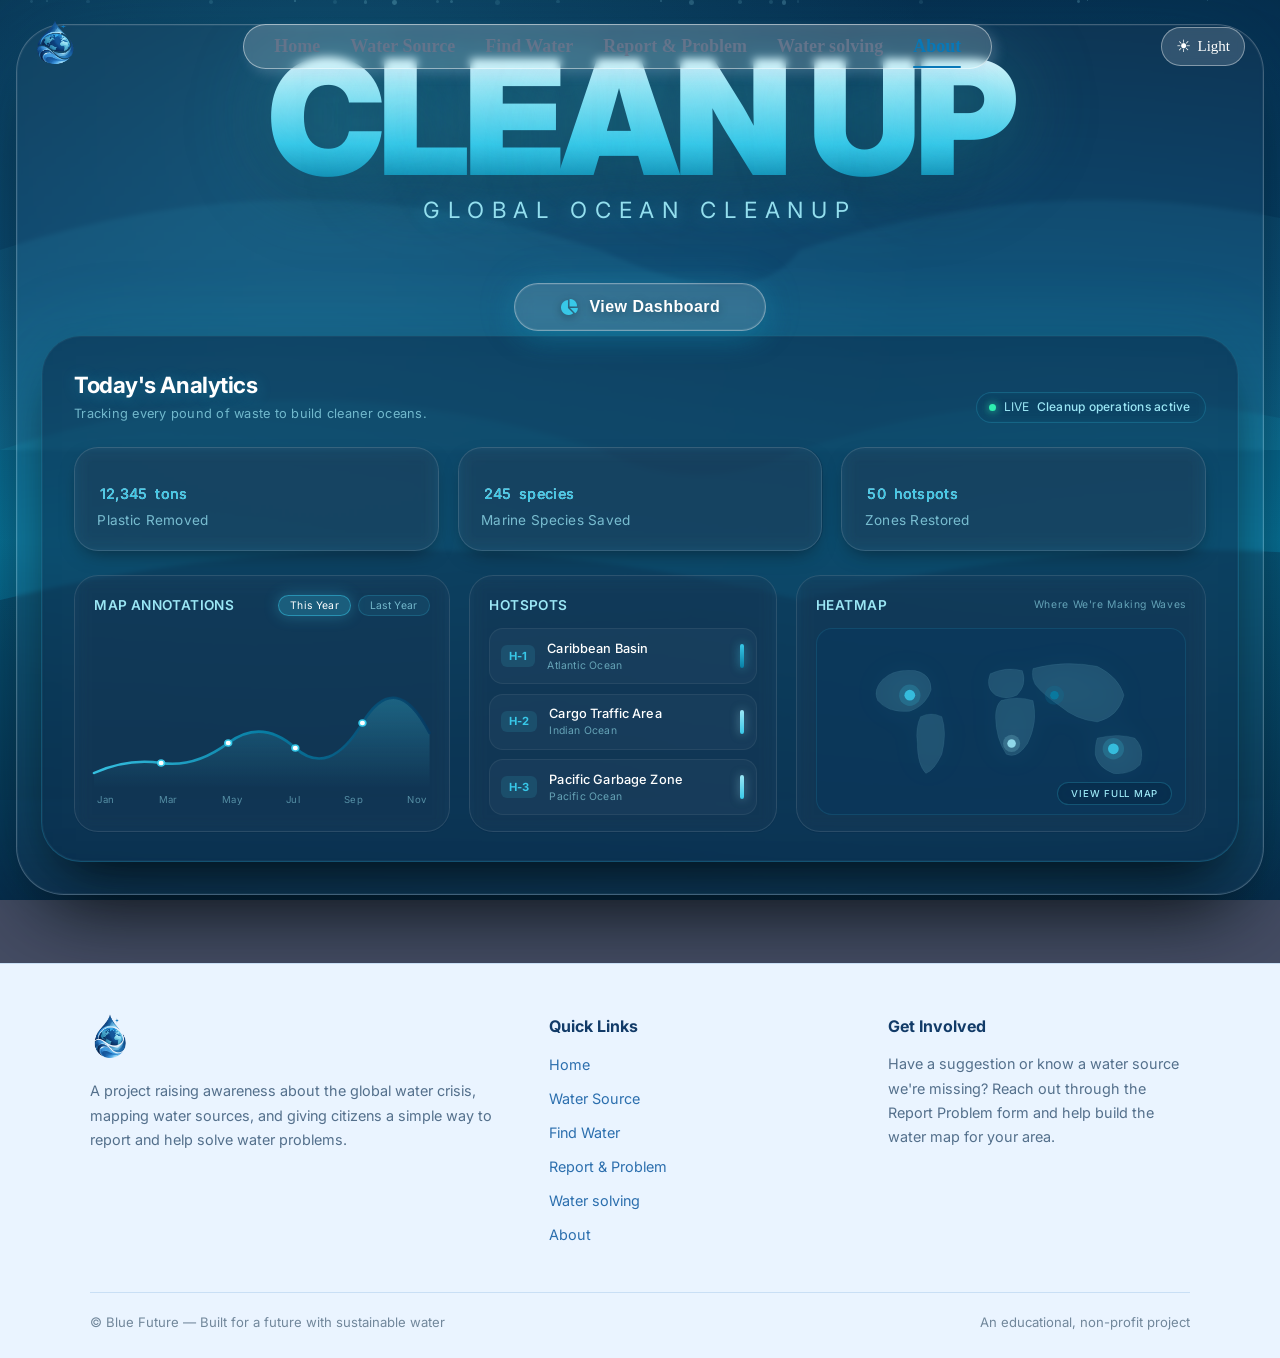
==== commit 839018d5: "responsive navbar code Adds" ====
--- a/about.html
+++ b/about.html
@@ -18,13 +18,13 @@
       </div>
 
 
-      <nav>
-        <a href="index.html">Home</a>
+      <nav class="navbar">
+        <a href="index.html"  class="nav-link">Home</a>
         <a href="water source.html"  class="nav-link">Water Source</a>
-        <a href="find water.html"  class="navlink">Find Water</a>
+        <a href="find water.html"  class="nav-link">Find Water</a>
         <a href="Report & Problem.html" class="nav-link">Report & Problem</a>
         <a href="Water solving.html" class="nav-link">Water solving</a>
-        <a href="about.html" class="nav-link">About</a>
+        <a href="about.html" class="nav-link active">About</a>
       </nav>
 
       <div class="header-text">
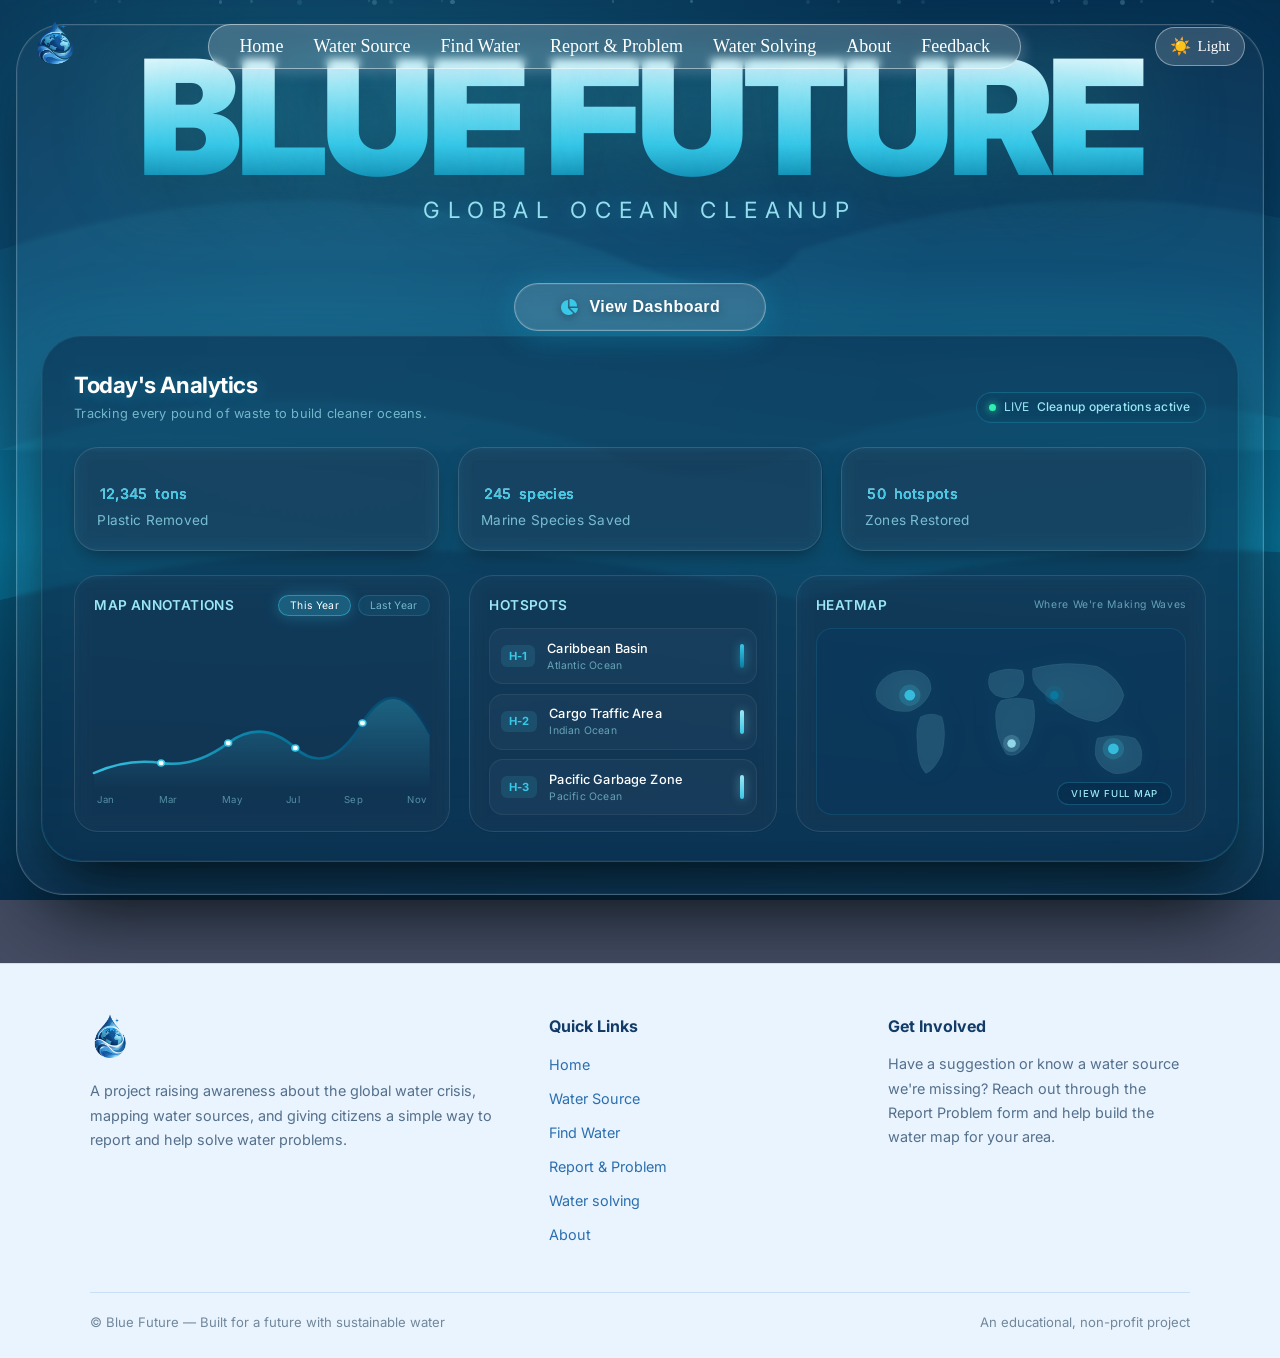
==== commit 1748675c: "change css style" ====
--- a/about.html
+++ b/about.html
@@ -12,7 +12,7 @@
   <link rel="stylesheet" href="https://cdnjs.cloudflare.com/ajax/libs/font-awesome/6.0.0-beta3/css/all.min.css">
 </head>
 <body>
-    <header>
+    <!-- <header>
       <div class="logo melting-text-container">
         <img src="images/logo.png" alt="">
       </div>
@@ -33,9 +33,36 @@
         <span id="theme-text">Light</span>
         </button>
       </div>
-    </header>
-
-
+    </header> -->
+
+<header>
+  <!-- Logo -->
+  <div class="logo melting-text-container">
+    <img src="images/logo.png" alt="Blue Future Logo">
+  </div>
+
+  <!-- Hamburger Menu -->
+  <button class="menu-btn" id="menu-btn"></button>
+
+  <!-- Navigation -->
+  <nav id="navbar">
+    <a href="index.html">Home</a>
+    <a href="water source.html">Water Source</a>
+    <a href="find water.html">Find Water</a>
+    <a href="Report & Problem.html">Report & Problem</a>
+    <a href="Water solving.html">Water Solving</a>
+    <a href="about.html">About</a>
+    <a href="feedback.html">Feedback</a>
+  </nav>
+
+  <!-- Theme Button -->
+  <div class="header-text">
+    <button id="theme-btn" class="theme-btn">
+      <span id="theme-icon">☀️</span>
+      <span id="theme-text">Light</span>
+    </button>
+  </div>
+</header>
 
 
      <div class="ocean-bg"></div>
@@ -44,19 +71,10 @@
    <div class="app">
     <div class="glass-frame">
 
-      <!-- <div class="brand-row">
-        <div class="logo">
-          <i class="fas fa-water"></i>
-          <span>SeaGuard</span>
-        </div>
-        <div class="badge-mini">
-          <span class="badge-dot"></span>
-          <span>LIVE TRACKING</span>
-        </div>
-      </div>  -->
+      
 
        <div class="hero-typography">
-        <div class="cleanup-text">CLEAN UP</div>
+        <div class="cleanup-text">Blue Future</div>
         <div class="hero-subtitle">GLOBAL OCEAN CLEANUP</div>
       </div>
 
--- a/about-style.css
+++ b/about-style.css
@@ -981,7 +981,8 @@
         grid-column: span 1;
       }
       .cleanup-text {
-        font-size: clamp(3rem, 18vw, 6rem);
+        font-size: clamp(2rem, 15vw, 6rem);
+        margin-top: 100px;
       }
       .hero-subtitle {
         letter-spacing: 0.2em;
@@ -1132,7 +1133,7 @@
     top: 0;
     left: 0;
     width: 100%;
-
+    
     display: flex;
     align-items: center;
     justify-content: space-between;
@@ -1278,7 +1279,7 @@
    NAVIGATION
 ===================================== */
 
-nav {
+ nav {
     display: flex;
     align-items: center;
 
@@ -1310,8 +1311,195 @@
 
 nav a:hover {
     color: #bdefff;
-}
-
+} 
+
+
+/* =====================================
+   MENU BUTTON
+===================================== */
+
+.menu-btn {
+    display: none;
+
+    border: 1px solid rgba(255, 255, 255, 0.4);
+    border-radius: 10px;
+
+    background: rgba(255, 255, 255, 0.15);
+    color: white;
+
+    font-size: 25px;
+
+    padding: 5px 10px;
+
+    cursor: pointer;
+
+    backdrop-filter: blur(5px);
+
+    transition: 0.3s ease;
+}
+
+.menu-btn:hover {
+    background: rgba(255, 255, 255, 0.25);
+}
+
+
+/* =====================================
+   TABLET
+===================================== */
+
+@media (max-width: 1100px) {
+
+    header {
+        padding: 18px 25px;
+    }
+
+    nav a {
+        margin: 0 8px;
+        font-size: 15px;
+    }
+
+    nav {
+        padding: 7px 10px;
+    }
+
+    .theme-btn {
+        padding: 7px 10px;
+        font-size: 14px;
+    }
+}
+
+
+/* =====================================
+   MOBILE NAVBAR
+===================================== */
+
+@media (max-width: 800px) {
+
+    header {
+        padding: 15px 20px;
+
+        flex-wrap: wrap;
+    }
+
+    /* Logo */
+    header img {
+        width: 35px;
+        height: 40px;
+    }
+
+    /* Show hamburger */
+    .menu-btn {
+        display: block;
+
+        margin-left: auto;
+        margin-right: 10px;
+    }
+
+    /* Theme button */
+    .header-text {
+        order: 3;
+    }
+
+    /* Navigation */
+    nav {
+        display: none;
+
+        width: 100%;
+
+        flex-direction: column;
+
+        align-items: stretch;
+
+        gap: 5px;
+
+        margin-top: 15px;
+
+        padding: 12px;
+
+        border-radius: 20px;
+
+        background: rgba(8, 14, 21, 0.9);
+
+        backdrop-filter: blur(12px);
+    }
+
+    /* When menu is open */
+    nav.active {
+        display: flex;
+    }
+
+    nav a {
+        margin: 0;
+
+        padding: 12px 15px;
+
+        border-radius: 10px;
+
+        font-size: 16px;
+
+        text-align: center;
+
+        transition: 0.3s ease;
+    }
+
+    nav a:hover {
+        background: rgba(255, 255, 255, 0.1);
+
+        color: #9fd0e7;
+    }
+
+    /* Theme button */
+    .theme-btn {
+        padding: 7px 10px;
+
+        font-size: 13px;
+    }
+}
+
+
+/* =====================================
+   SMALL MOBILE
+===================================== */
+
+@media (max-width: 480px) {
+
+    header {
+        padding: 12px 15px;
+    }
+
+    header img {
+        width: 32px;
+        height: 37px;
+    }
+
+    .menu-btn {
+        font-size: 22px;
+
+        padding: 4px 9px;
+    }
+
+    .theme-btn {
+        padding: 6px 9px;
+
+        font-size: 12px;
+    }
+
+    #theme-icon {
+        font-size: 15px;
+    }
+
+    nav {
+        margin-top: 12px;
+
+        padding: 10px;
+    }
+
+    nav a {
+        padding: 10px;
+
+        font-size: 14px;
+    }
+}
 
 /* =====================================
    HEADER TITLE
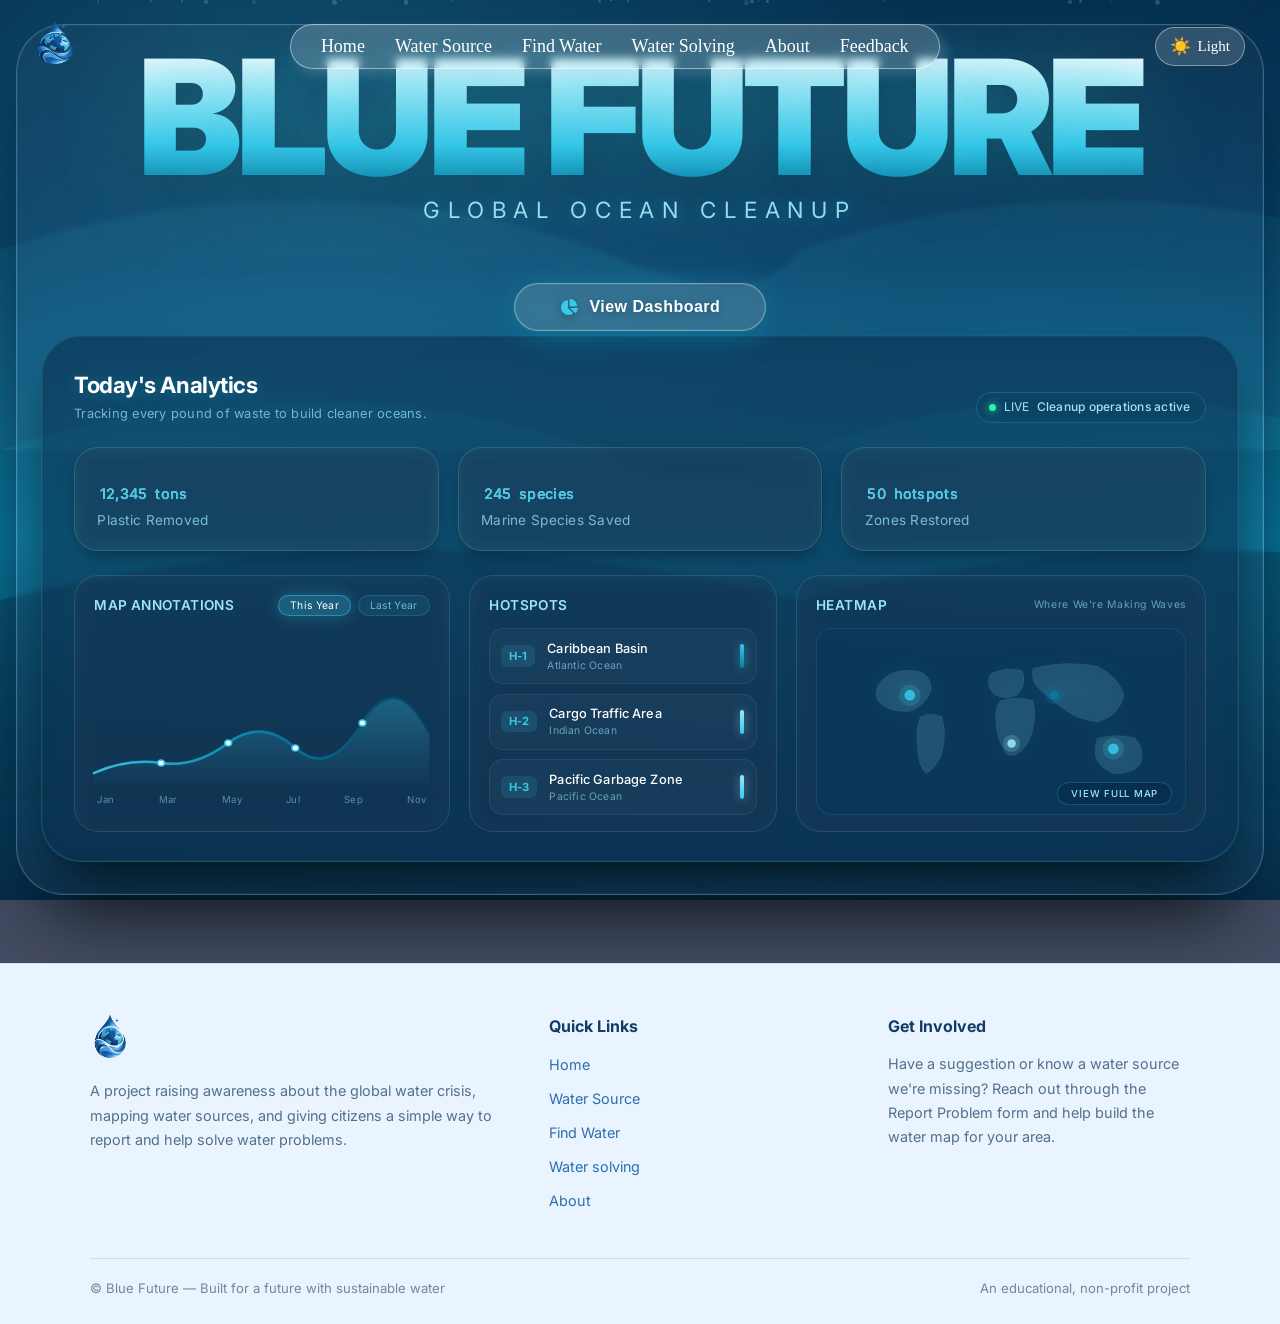
==== commit 8bbe44c7: "Remove 'Report & Problem' link from about.html Removed 'Report & Problem' link from navigation." ====
--- a/about.html
+++ b/about.html
@@ -49,7 +49,7 @@
     <a href="index.html">Home</a>
     <a href="water source.html">Water Source</a>
     <a href="find water.html">Find Water</a>
-    <a href="Report & Problem.html">Report & Problem</a>
+    
     <a href="Water solving.html">Water Solving</a>
     <a href="about.html">About</a>
     <a href="feedback.html">Feedback</a>
@@ -292,7 +292,7 @@
             <li><a href="index.html">Home</a></li>
             <li><a href="water source.html">Water Source</a></li>
             <li><a href="find water.html">Find Water</a></li>
-            <li><a href="Report & Problem.html">Report & Problem</a></li>
+           
             <li><a href="Water solving.html">Water solving</a></li>
             <li> <a href="about.html">About</a></li>
           </ul>
@@ -317,4 +317,4 @@
     <script src="about-java.js"></script>
  
 </body>
-</html>+</html>
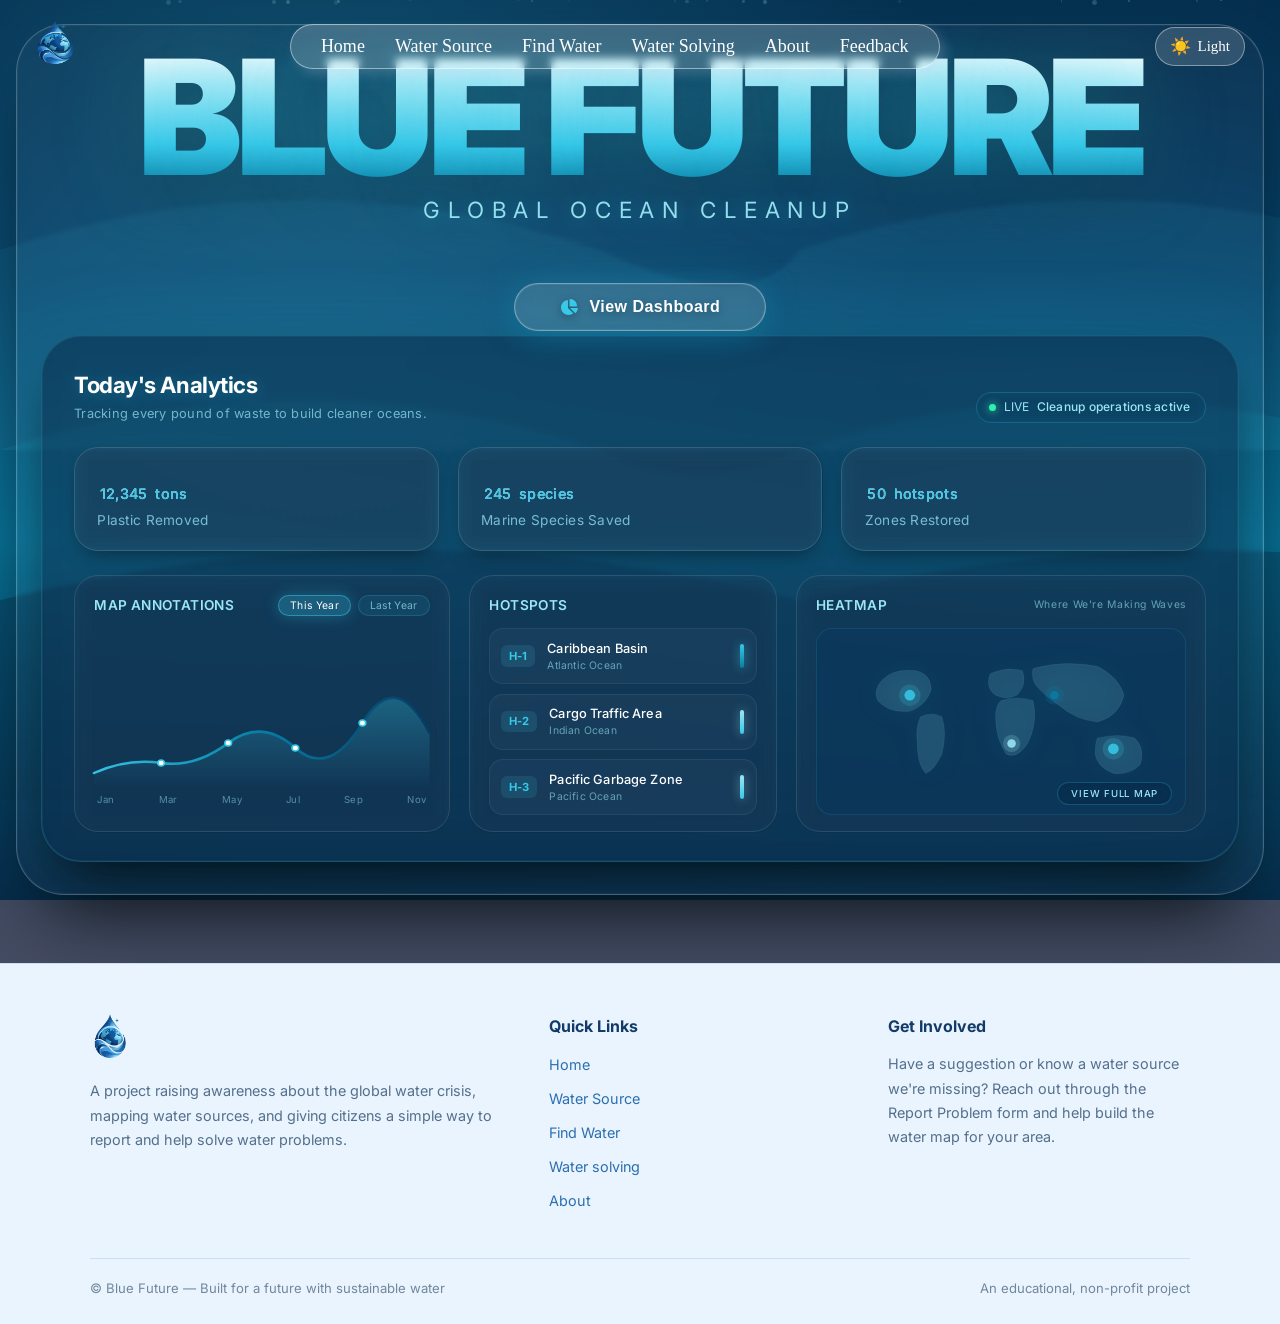
==== commit 39645abf: "Fix navigation links for water source page" ====
--- a/about.html
+++ b/about.html
@@ -47,7 +47,7 @@
   <!-- Navigation -->
   <nav id="navbar">
     <a href="index.html">Home</a>
-    <a href="water source.html">Water Source</a>
+    <a href="water-source.html">Water Source</a>
     <a href="find water.html">Find Water</a>
     
     <a href="Water solving.html">Water Solving</a>
@@ -290,7 +290,7 @@
           <h4>Quick Links</h4>
           <ul>
             <li><a href="index.html">Home</a></li>
-            <li><a href="water source.html">Water Source</a></li>
+            <li><a href="water-source.html">Water Source</a></li>
             <li><a href="find water.html">Find Water</a></li>
            
             <li><a href="Water solving.html">Water solving</a></li>
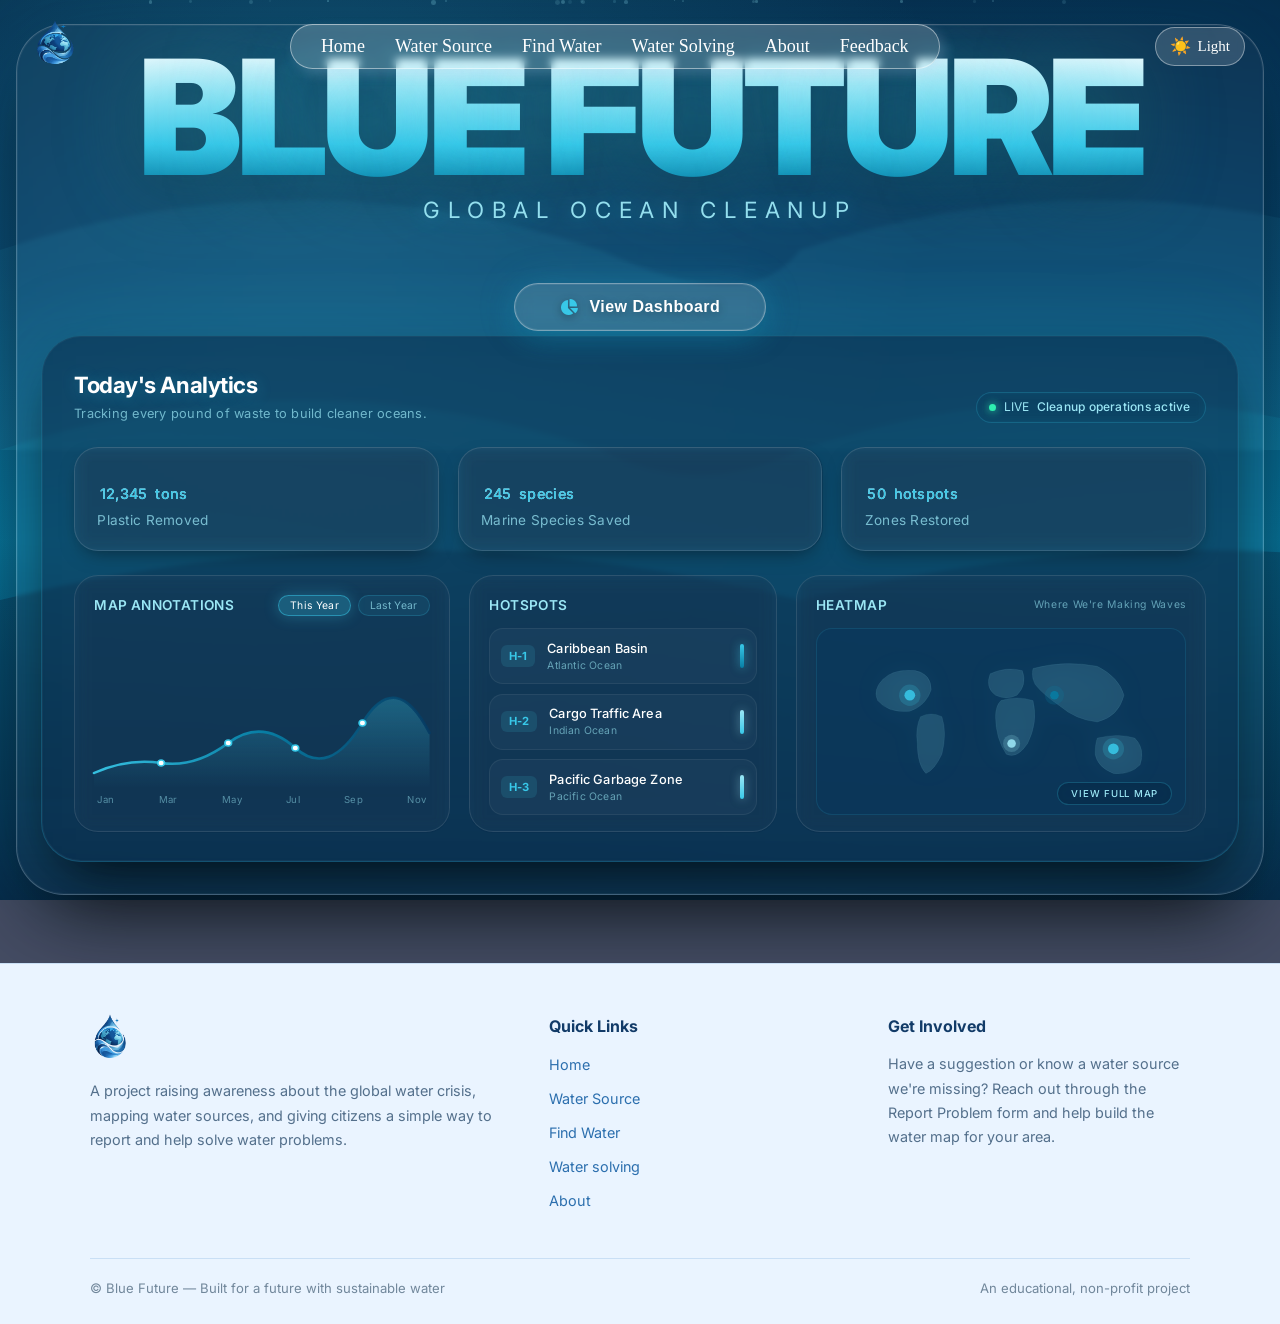
==== commit ebe66692: "Fix link case sensitivity for 'Water Solving'" ====
--- a/about.html
+++ b/about.html
@@ -50,7 +50,7 @@
     <a href="water-source.html">Water Source</a>
     <a href="find water.html">Find Water</a>
     
-    <a href="Water solving.html">Water Solving</a>
+    <a href="water solving.html">Water Solving</a>
     <a href="about.html">About</a>
     <a href="feedback.html">Feedback</a>
   </nav>
@@ -293,7 +293,7 @@
             <li><a href="water-source.html">Water Source</a></li>
             <li><a href="find water.html">Find Water</a></li>
            
-            <li><a href="Water solving.html">Water solving</a></li>
+            <li><a href="water solving.html">Water solving</a></li>
             <li> <a href="about.html">About</a></li>
           </ul>
         </div>
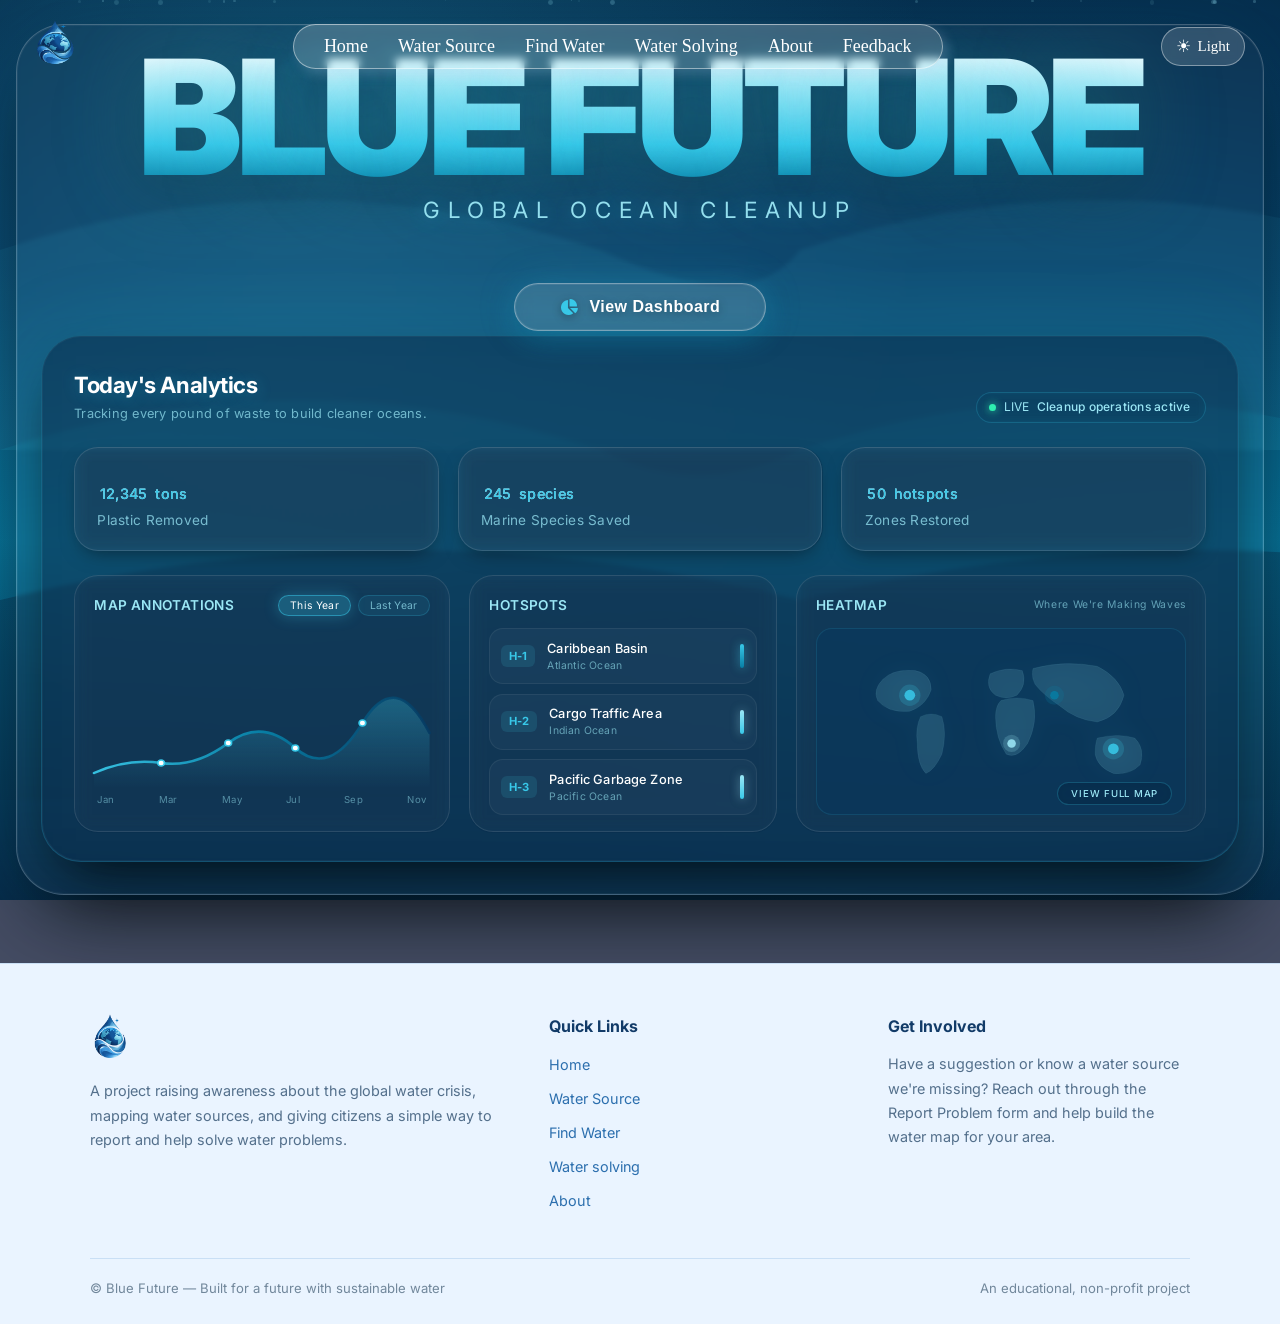
==== commit 72d539a9: "Update theme button sun icon Changed the sun icon in the theme button from a full emoji to a simplif" ====
--- a/about.html
+++ b/about.html
@@ -58,7 +58,7 @@
   <!-- Theme Button -->
   <div class="header-text">
     <button id="theme-btn" class="theme-btn">
-      <span id="theme-icon">☀️</span>
+      <span id="theme-icon">☀</span>
       <span id="theme-text">Light</span>
     </button>
   </div>
